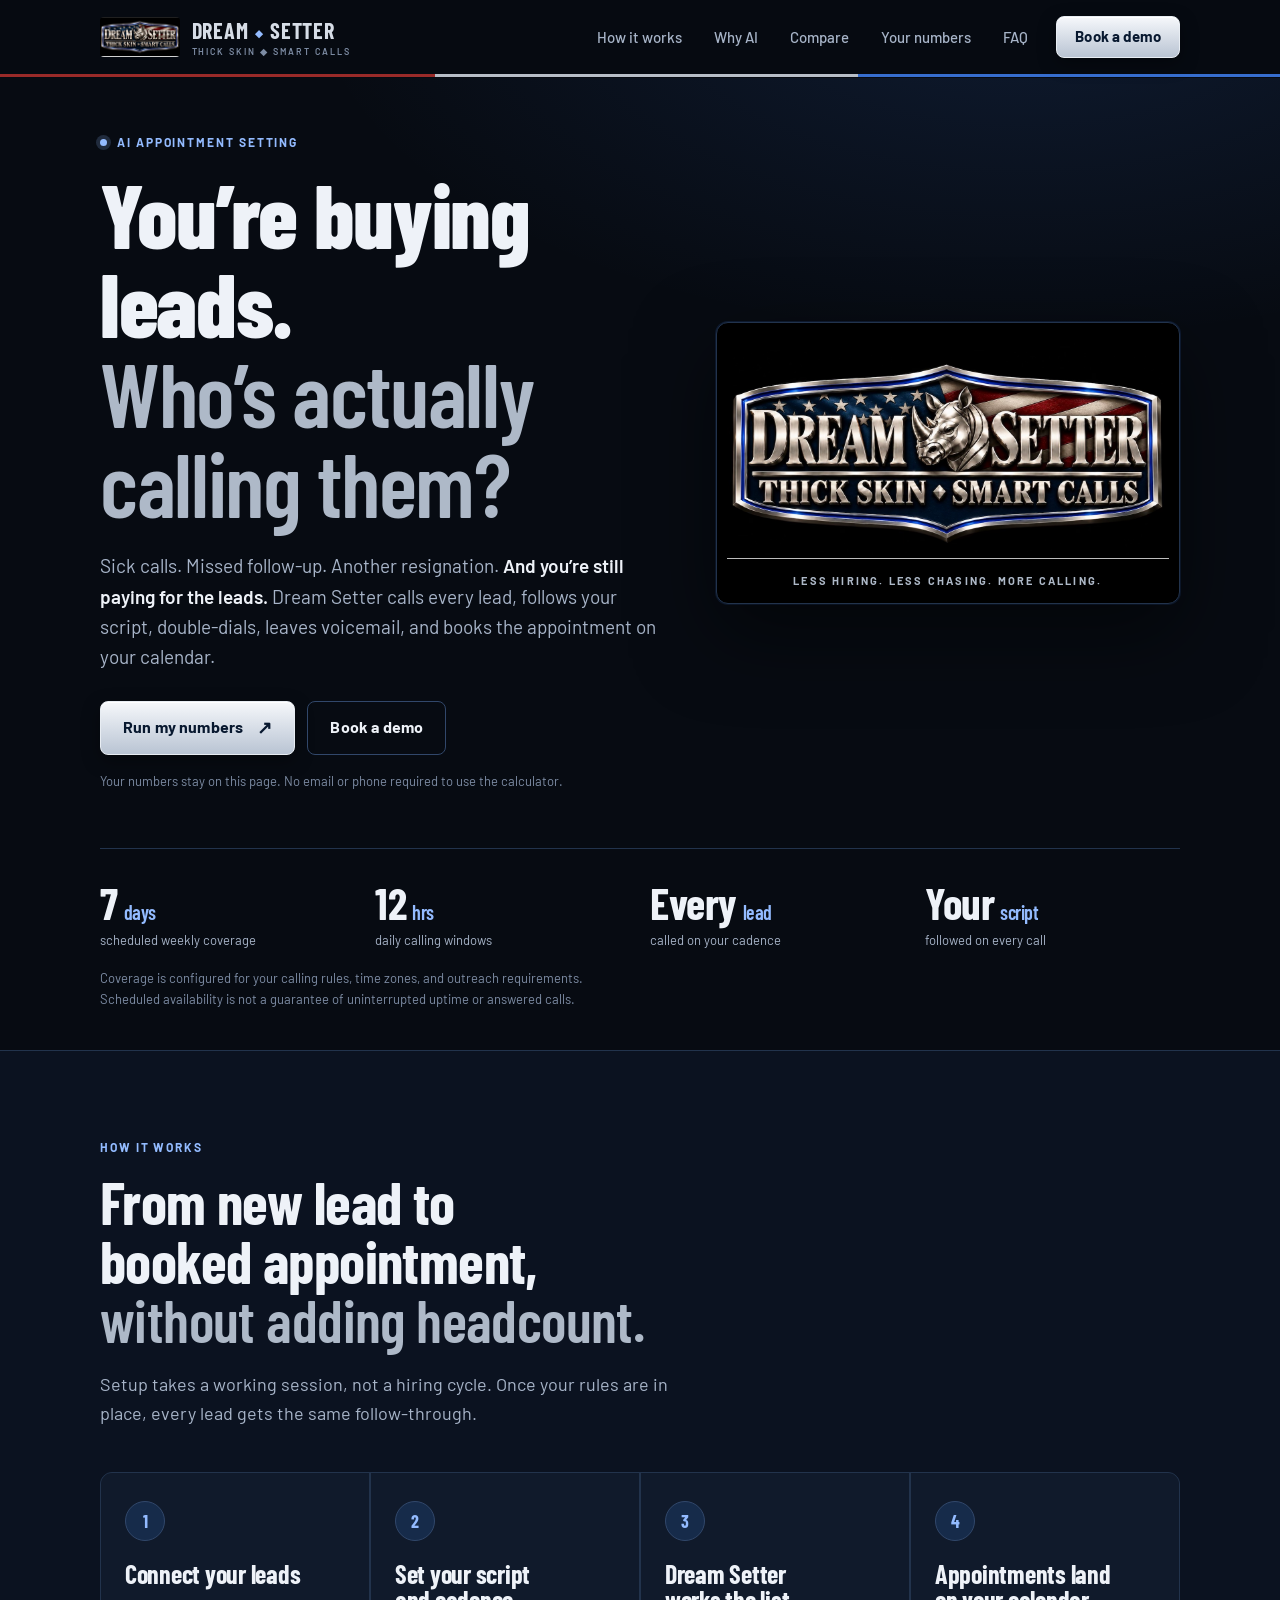
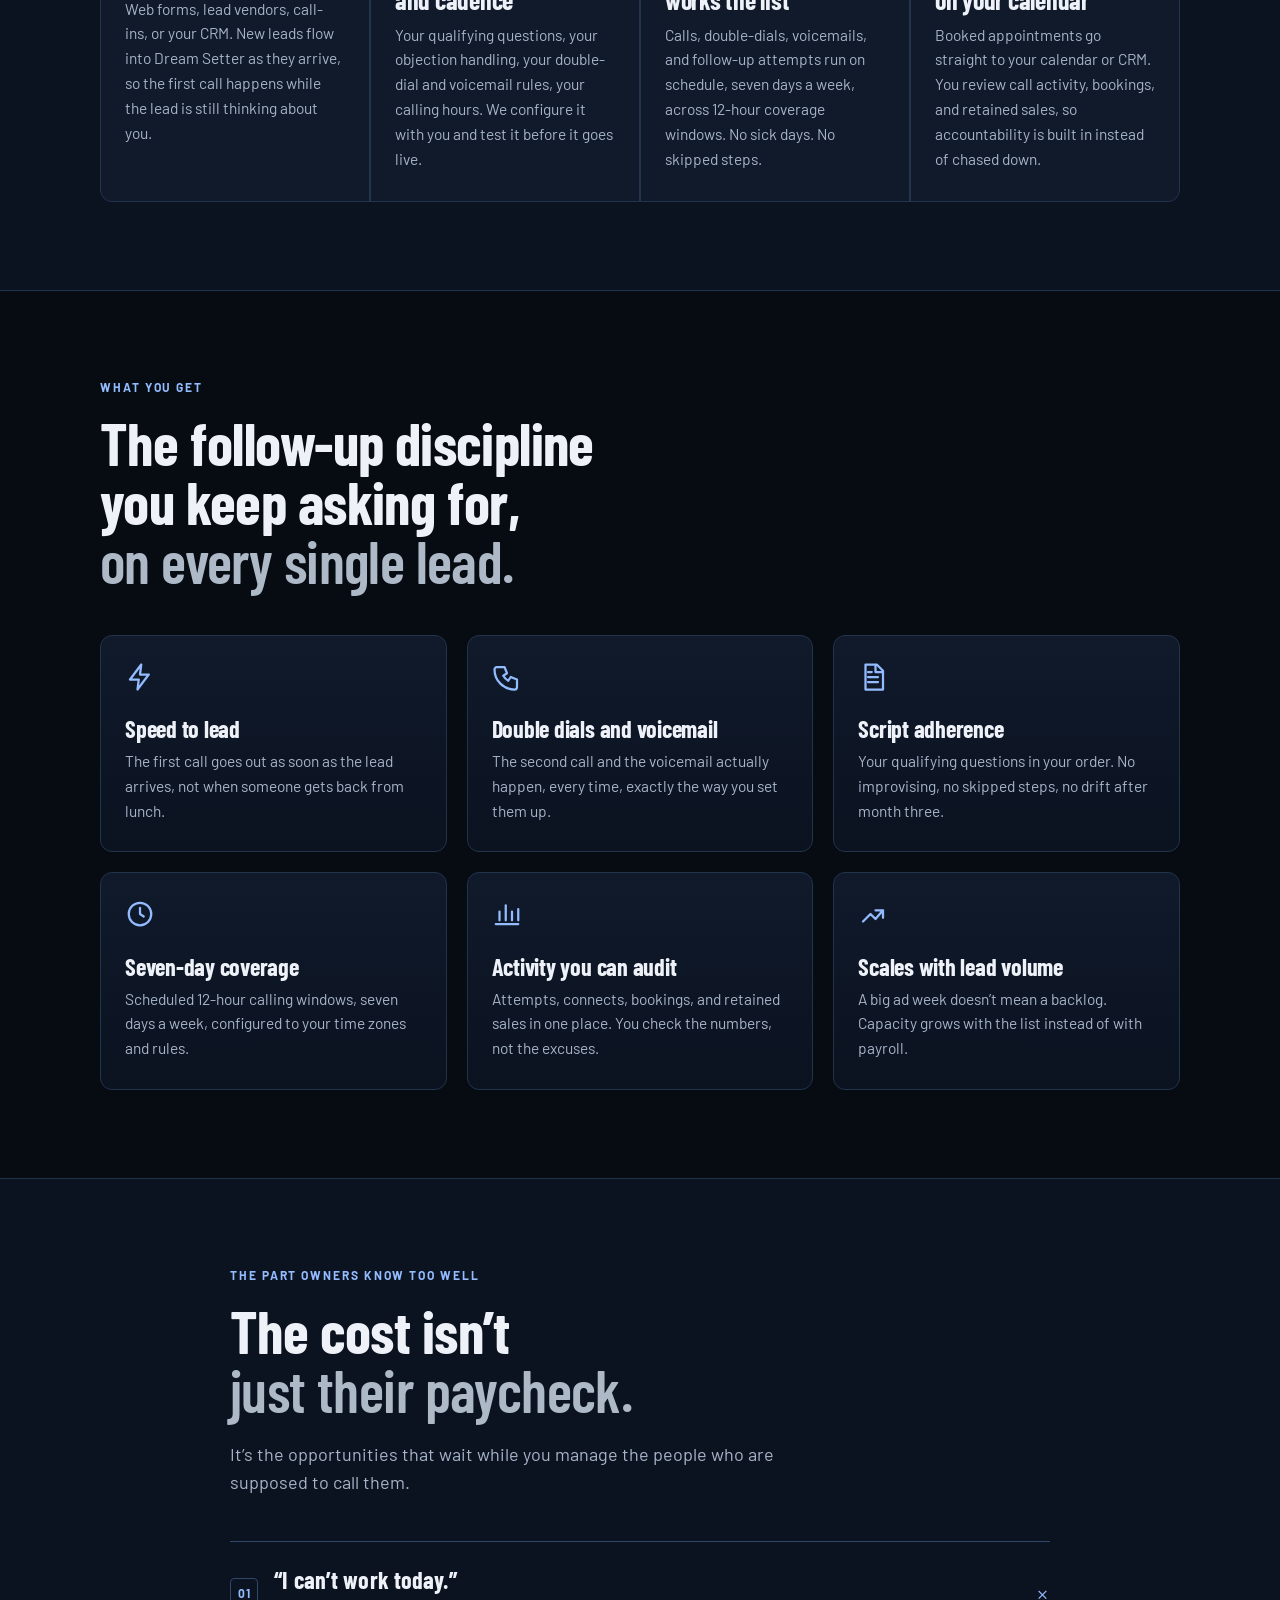
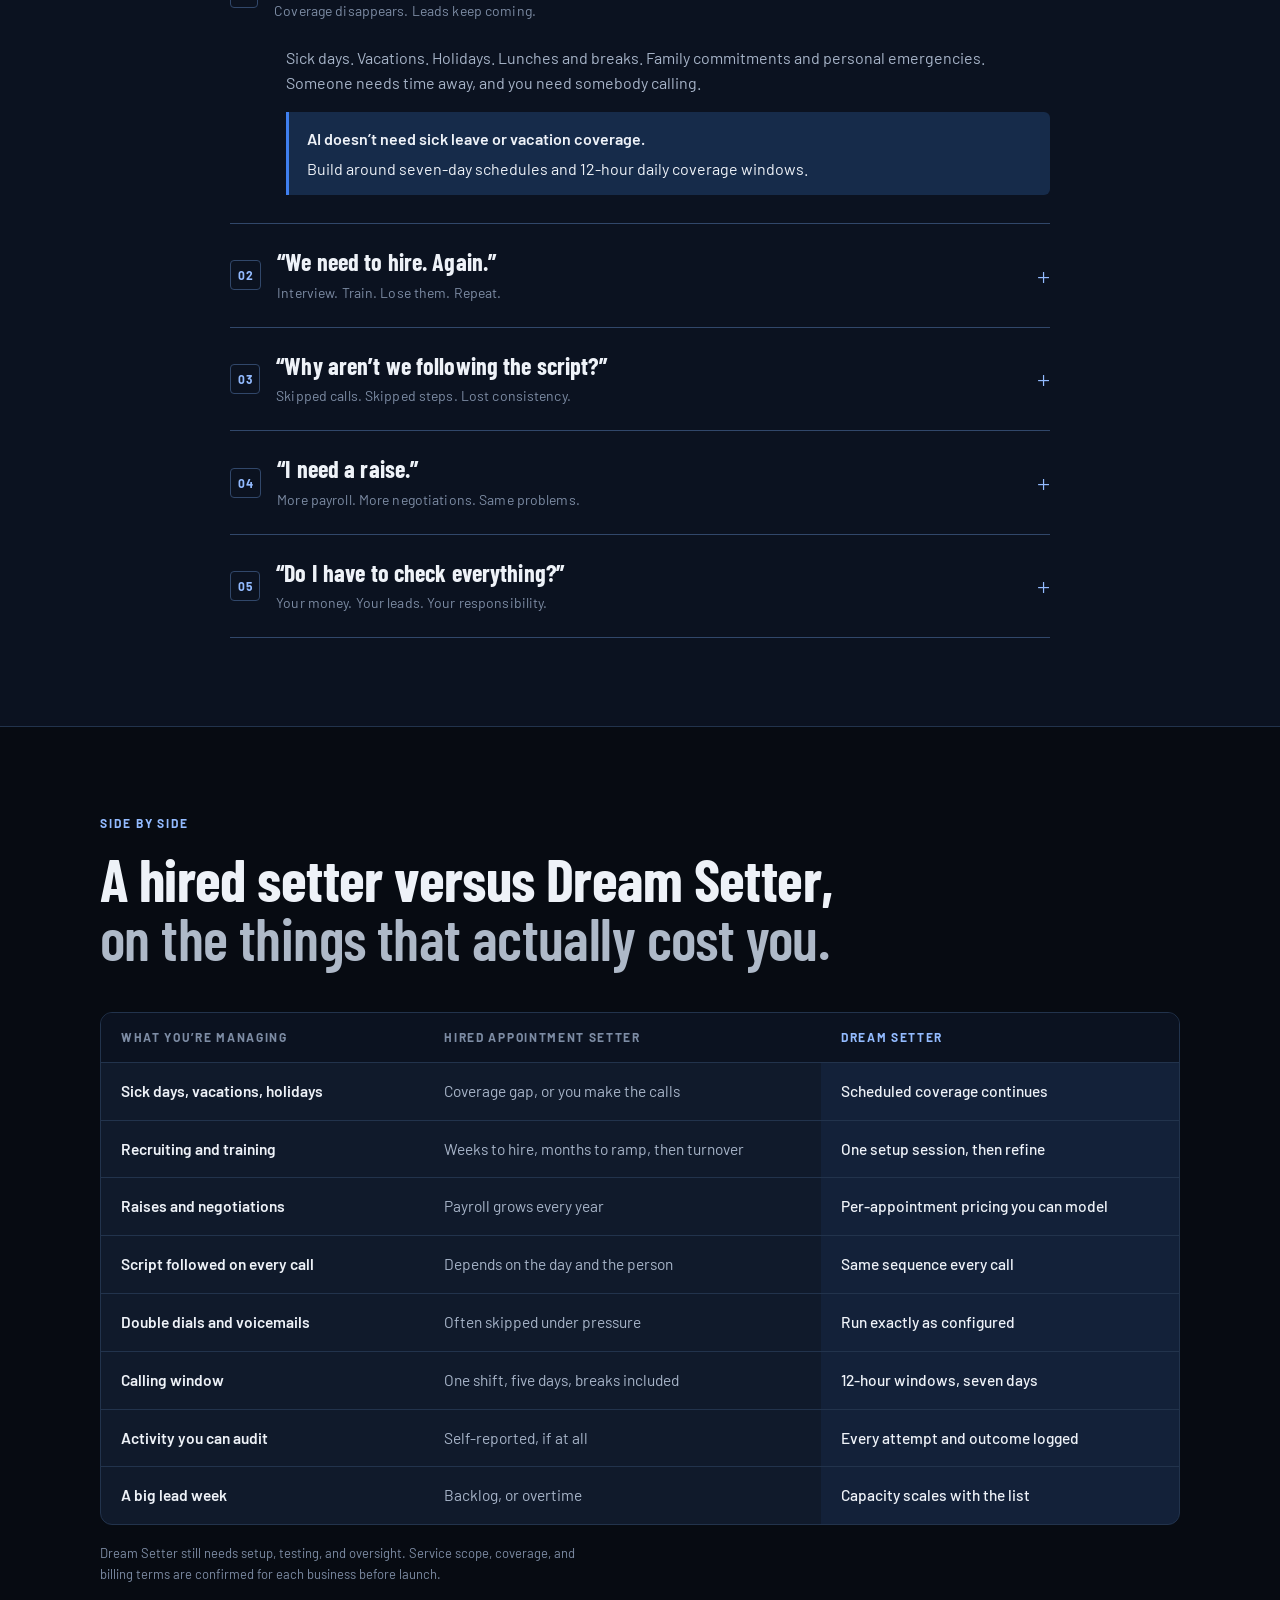
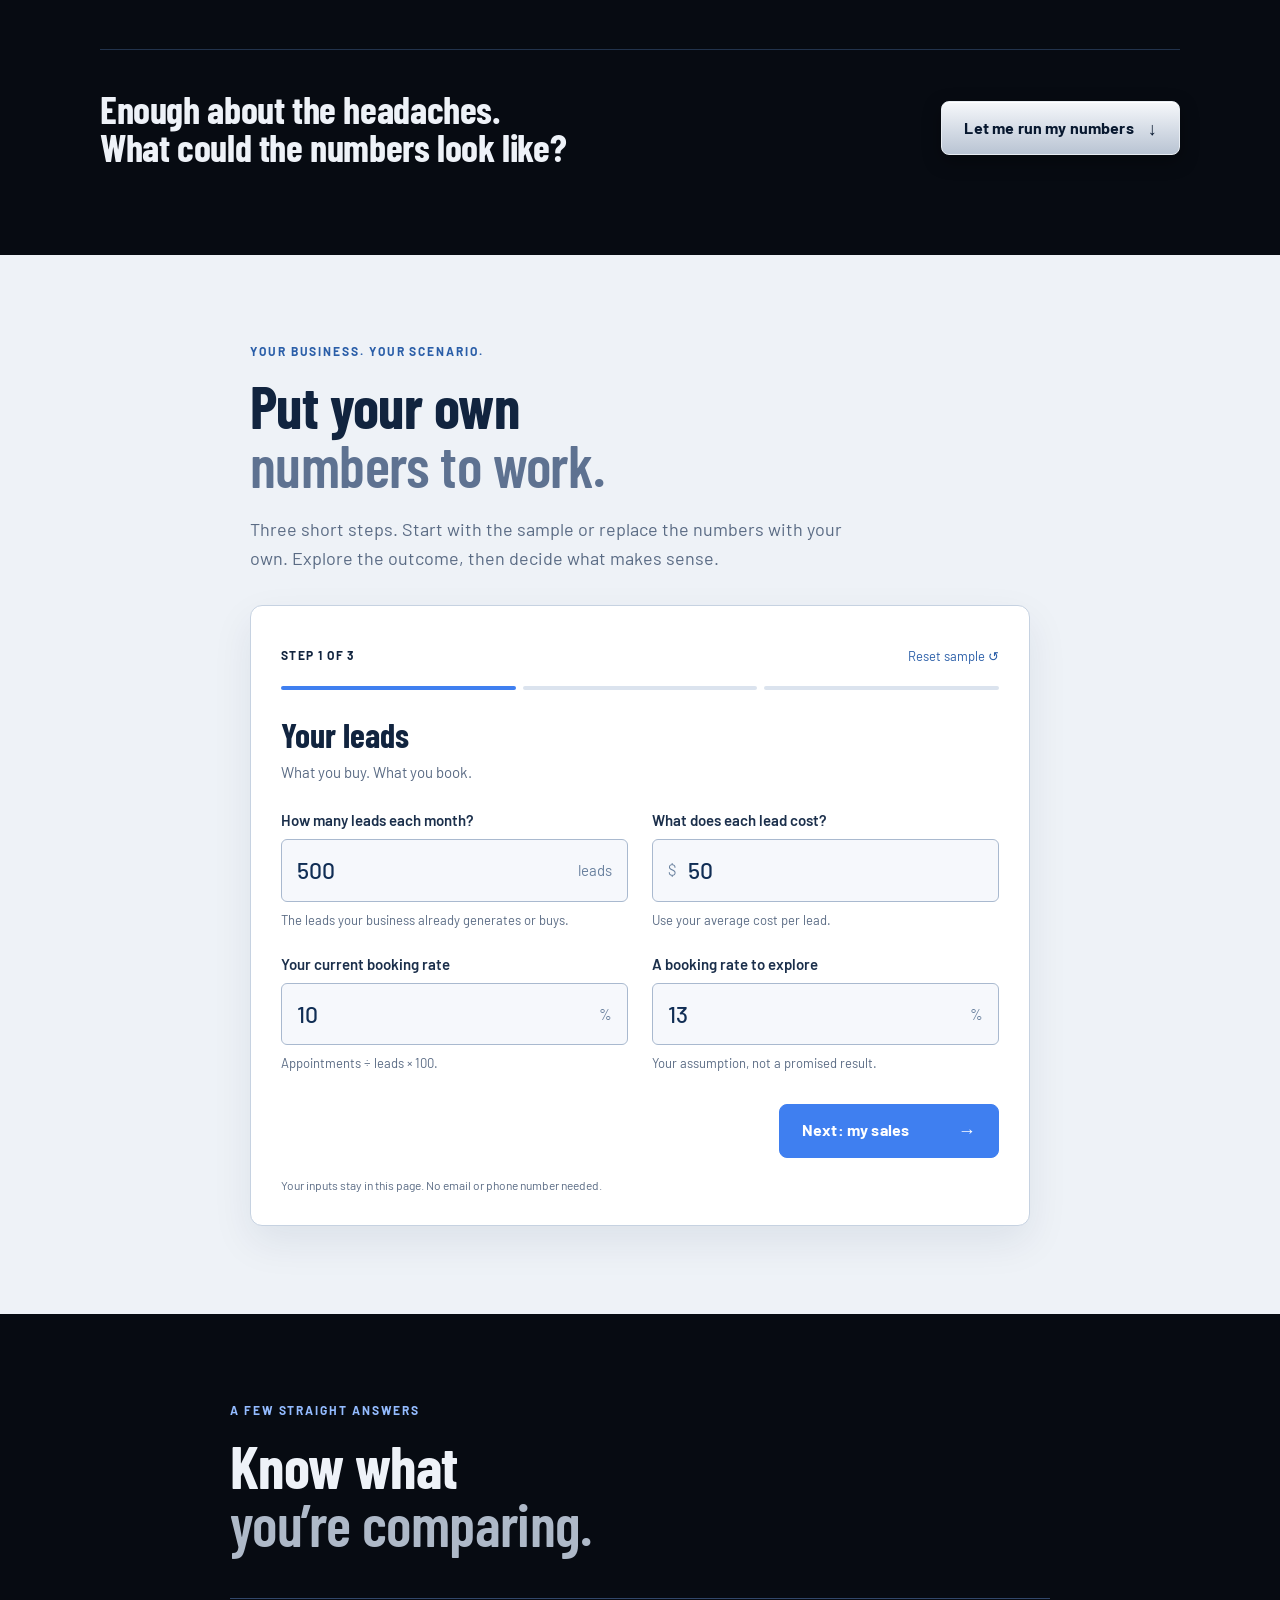
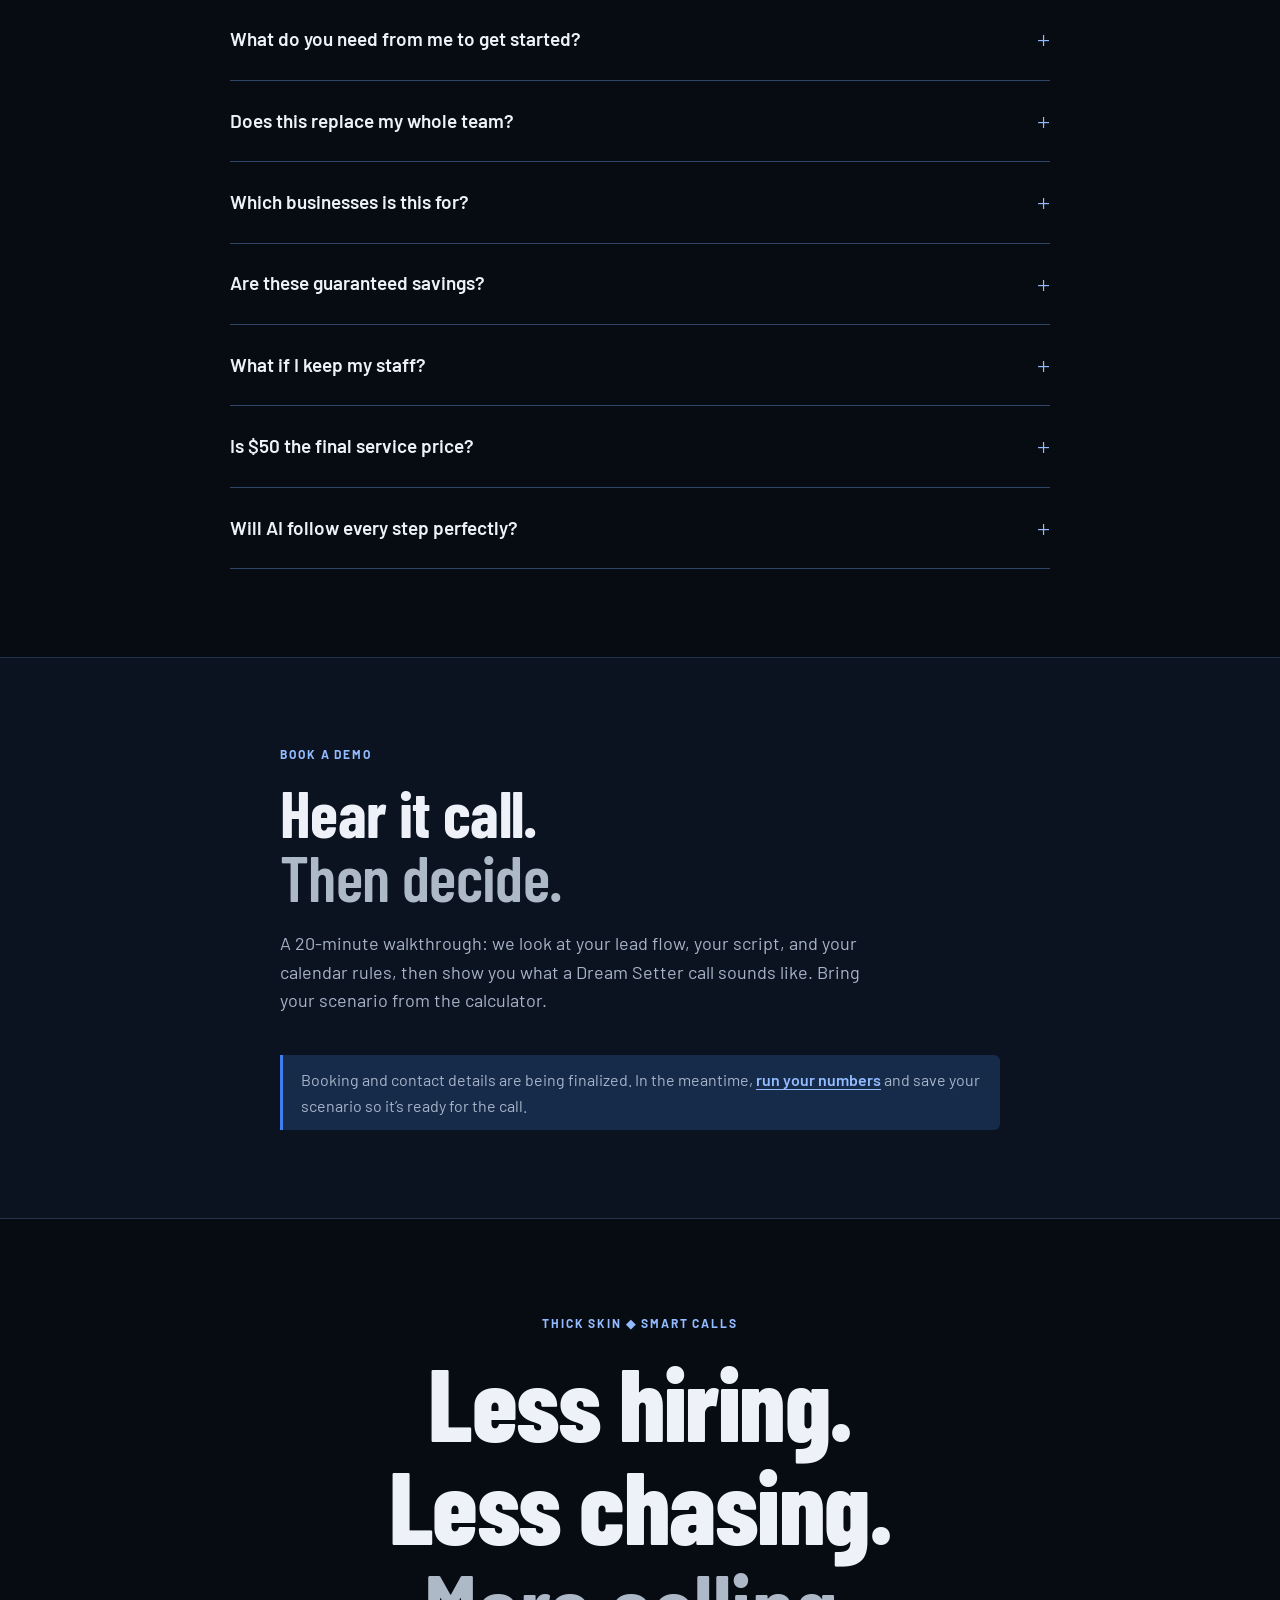
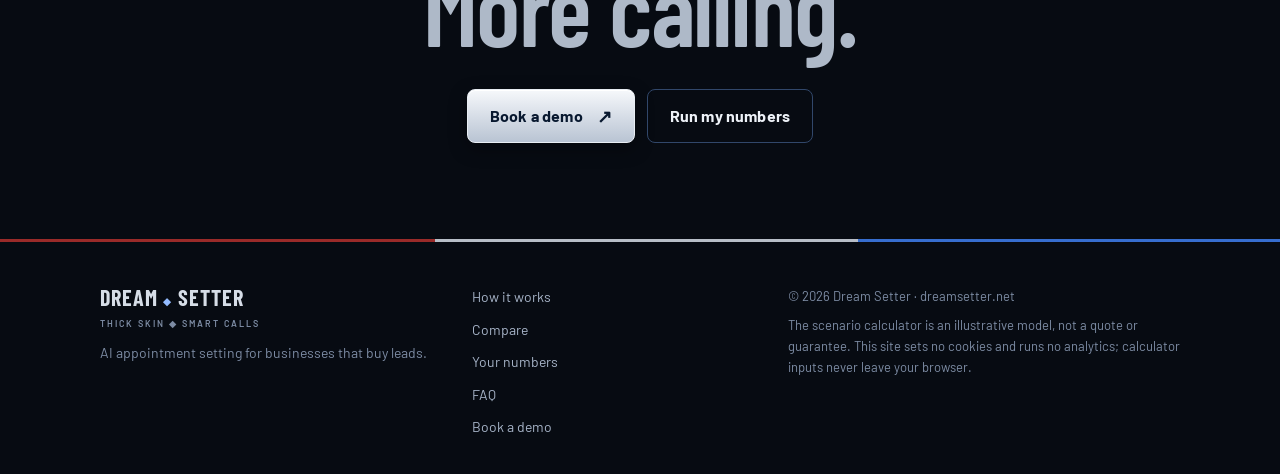
==== index.html @ 6a68cad9 "Add Dream Setter AI appointment setter website Professional marketing site for dreamsetter.net: hero" ====
<!doctype html>
<html lang="en">
<head>
<meta charset="utf-8">
<meta name="viewport" content="width=device-width,initial-scale=1,viewport-fit=cover">
<meta name="theme-color" content="#070b12">
<title>Dream Setter — AI Appointment Setting</title>
<meta name="description" content="Dream Setter is an AI appointment setter that calls your leads, follows your script, double-dials, leaves voicemail, and books appointments on a seven-day, 12-hour coverage schedule. Run your own numbers.">
<link rel="canonical" href="https://dreamsetter.net/">
<meta property="og:type" content="website">
<meta property="og:url" content="https://dreamsetter.net/">
<meta property="og:site_name" content="Dream Setter">
<meta property="og:title" content="You’re buying leads. Who’s actually calling them? | Dream Setter">
<meta property="og:description" content="AI appointment setting that works your leads seven days a week. Less hiring. Less chasing. More calling.">
<meta property="og:image" content="https://dreamsetter.net/assets/og-image.jpg">
<meta property="og:image:width" content="1200">
<meta property="og:image:height" content="630">
<meta name="twitter:card" content="summary_large_image">
<link rel="icon" href="assets/favicon.png" type="image/png">
<link rel="apple-touch-icon" href="assets/apple-touch-icon.png">
<link rel="preconnect" href="https://fonts.googleapis.com">
<link rel="preconnect" href="https://fonts.gstatic.com" crossorigin>
<link rel="stylesheet" href="https://fonts.googleapis.com/css2?family=Barlow+Condensed:wght@600;700;800&family=Barlow:ital,wght@0,400;0,500;0,600;1,400&display=swap">
<link rel="stylesheet" href="styles.css">
<script src="site-config.js" defer></script>
<script src="model.js" defer></script>
<script src="app.js" defer></script>
<script src="site.js" defer></script>
<script type="application/ld+json">
{"@context":"https://schema.org","@type":"Organization","name":"Dream Setter","url":"https://dreamsetter.net/","logo":"https://dreamsetter.net/assets/dreamsetter-logo.jpg","slogan":"Thick Skin. Smart Calls.","description":"AI appointment setting for businesses that buy leads."}
</script>
</head>
<body>
<a class="skip-link" href="#main">Skip to content</a>

<header class="site-header" id="top">
  <div class="wrap header-inner">
    <a href="#top" class="brand" aria-label="Dream Setter home">
      <img src="assets/dreamsetter-logo.jpg" width="1320" height="664" alt="" class="brand-badge" aria-hidden="true">
      <span class="brand-text">Dream<i aria-hidden="true">◆</i>Setter<small>Thick Skin ◆ Smart Calls</small></span>
    </a>
    <button class="nav-toggle" id="nav-toggle" aria-expanded="false" aria-controls="site-nav" aria-label="Open menu"><span></span><span></span><span></span></button>
    <nav class="site-nav" id="site-nav" aria-label="Main">
      <a href="#how-it-works">How it works</a>
      <a href="#frustrations">Why AI</a>
      <a href="#compare">Compare</a>
      <a href="#calculator">Your numbers</a>
      <a href="#questions">FAQ</a>
      <a href="#contact" class="button primary nav-cta">Book a demo</a>
    </nav>
  </div>
  <div class="stripe" aria-hidden="true"></div>
</header>

<main id="main">

<!-- HERO -->
<section class="hero" id="home">
  <div class="wrap hero-grid">
    <div class="hero-copy">
      <p class="eyebrow"><span class="dot"></span>AI appointment setting</p>
      <h1>You’re buying leads.<br><span>Who’s actually calling them?</span></h1>
      <p class="hero-intro">Sick calls. Missed follow-up. Another resignation. <strong>And you’re still paying for the leads.</strong> Dream Setter calls every lead, follows your script, double-dials, leaves voicemail, and books the appointment on your calendar.</p>
      <div class="hero-actions">
        <a class="button primary" href="#calculator">Run my numbers <span aria-hidden="true">↗</span></a>
        <a class="button secondary" href="#contact">Book a demo</a>
      </div>
      <p class="micro">Your numbers stay on this page. No email or phone required to use the calculator.</p>
    </div>
    <div class="hero-brand">
      <img src="assets/dreamsetter-logo.jpg" width="1320" height="664" alt="Dream Setter badge: a chrome rhinoceros on a stars-and-stripes shield. Thick Skin, Smart Calls." fetchpriority="high">
      <p>Less hiring. Less chasing. More calling.</p>
    </div>
  </div>
  <div class="wrap">
    <ul class="proof-strip" aria-label="Coverage at a glance">
      <li><strong>7<span>days</span></strong><small>scheduled weekly coverage</small></li>
      <li><strong>12<span>hrs</span></strong><small>daily calling windows</small></li>
      <li><strong>Every<span>lead</span></strong><small>called on your cadence</small></li>
      <li><strong>Your<span>script</span></strong><small>followed on every call</small></li>
    </ul>
    <p class="fine-print">Coverage is configured for your calling rules, time zones, and outreach requirements. Scheduled availability is not a guarantee of uninterrupted uptime or answered calls.</p>
  </div>
</section>

<!-- HOW IT WORKS -->
<section class="section how" id="how-it-works">
  <div class="wrap">
    <div class="section-head">
      <p class="eyebrow">How it works</p>
      <h2>From new lead to booked appointment,<br><span>without adding headcount.</span></h2>
      <p class="section-copy">Setup takes a working session, not a hiring cycle. Once your rules are in place, every lead gets the same follow-through.</p>
    </div>
    <ol class="steps">
      <li>
        <span class="step-num">1</span>
        <h3>Connect your leads</h3>
        <p>Web forms, lead vendors, call-ins, or your CRM. New leads flow into Dream Setter as they arrive, so the first call happens while the lead is still thinking about you.</p>
      </li>
      <li>
        <span class="step-num">2</span>
        <h3>Set your script and cadence</h3>
        <p>Your qualifying questions, your objection handling, your double-dial and voicemail rules, your calling hours. We configure it with you and test it before it goes live.</p>
      </li>
      <li>
        <span class="step-num">3</span>
        <h3>Dream Setter works the list</h3>
        <p>Calls, double-dials, voicemails, and follow-up attempts run on schedule, seven days a week, across 12-hour coverage windows. No sick days. No skipped steps.</p>
      </li>
      <li>
        <span class="step-num">4</span>
        <h3>Appointments land on your calendar</h3>
        <p>Booked appointments go straight to your calendar or CRM. You review call activity, bookings, and retained sales, so accountability is built in instead of chased down.</p>
      </li>
    </ol>
  </div>
</section>

<!-- FEATURES -->
<section class="section features" id="features">
  <div class="wrap">
    <div class="section-head">
      <p class="eyebrow">What you get</p>
      <h2>The follow-up discipline you keep asking for,<br><span>on every single lead.</span></h2>
    </div>
    <div class="feature-grid">
      <article class="feature">
        <svg class="feature-icon" viewBox="0 0 24 24" aria-hidden="true"><path d="M13 2 4 14h7l-1 8 9-12h-7l1-8Z"/></svg>
        <h3>Speed to lead</h3>
        <p>The first call goes out as soon as the lead arrives, not when someone gets back from lunch.</p>
      </article>
      <article class="feature">
        <svg class="feature-icon" viewBox="0 0 24 24" aria-hidden="true"><path d="M4 4h6l2 5-3 2a11 11 0 0 0 4 4l2-3 5 2v6a2 2 0 0 1-2 2A16 16 0 0 1 2 6a2 2 0 0 1 2-2Z"/></svg>
        <h3>Double dials and voicemail</h3>
        <p>The second call and the voicemail actually happen, every time, exactly the way you set them up.</p>
      </article>
      <article class="feature">
        <svg class="feature-icon" viewBox="0 0 24 24" aria-hidden="true"><path d="M6 2h9l5 5v15H6Zm8 1v5h5M8 12h8M8 16h8M8 8h3"/></svg>
        <h3>Script adherence</h3>
        <p>Your qualifying questions in your order. No improvising, no skipped steps, no drift after month three.</p>
      </article>
      <article class="feature">
        <svg class="feature-icon" viewBox="0 0 24 24" aria-hidden="true"><circle cx="12" cy="12" r="9"/><path d="M12 7v5l3 2"/></svg>
        <h3>Seven-day coverage</h3>
        <p>Scheduled 12-hour calling windows, seven days a week, configured to your time zones and rules.</p>
      </article>
      <article class="feature">
        <svg class="feature-icon" viewBox="0 0 24 24" aria-hidden="true"><path d="M3 20h18M6 17V10M11 17V5M16 17v-7M21 17V8"/></svg>
        <h3>Activity you can audit</h3>
        <p>Attempts, connects, bookings, and retained sales in one place. You check the numbers, not the excuses.</p>
      </article>
      <article class="feature">
        <svg class="feature-icon" viewBox="0 0 24 24" aria-hidden="true"><path d="M4 18 10 12l4 4 6-7M14 9h6v6"/></svg>
        <h3>Scales with lead volume</h3>
        <p>A big ad week doesn’t mean a backlog. Capacity grows with the list instead of with payroll.</p>
      </article>
    </div>
  </div>
</section>

<!-- PAIN POINTS -->
<section class="section pain-section" id="frustrations">
  <div class="wrap pain-wrap">
    <div class="section-head">
      <p class="eyebrow">The part owners know too well</p>
      <h2>The cost isn’t<br><span>just their paycheck.</span></h2>
      <p class="section-copy">It’s the opportunities that wait while you manage the people who are supposed to call them.</p>
    </div>
    <div class="pain-list">
      <details open><summary><span class="pain-icon" aria-hidden="true">01</span><span>“I can’t work today.”<small>Coverage disappears. Leads keep coming.</small></span><b aria-hidden="true">+</b></summary><div class="pain-body"><p>Sick days. Vacations. Holidays. Lunches and breaks. Family commitments and personal emergencies. Someone needs time away, and you need somebody calling.</p><p class="answer"><strong>AI doesn’t need sick leave or vacation coverage.</strong> Build around seven-day schedules and 12-hour daily coverage windows.</p></div></details>
      <details><summary><span class="pain-icon" aria-hidden="true">02</span><span>“We need to hire. Again.”<small>Interview. Train. Lose them. Repeat.</small></span><b aria-hidden="true">+</b></summary><div class="pain-body"><p>Sorting applicants. Interviews that eat your day. Months of training. Then they quit, and you are back at the beginning. Your time has a cost, too.</p><p class="answer"><strong>Build a process you can keep improving.</strong> Reduce the recruiting and retraining cycle around appointment setting.</p></div></details>
      <details><summary><span class="pain-icon" aria-hidden="true">03</span><span>“Why aren’t we following the script?”<small>Skipped calls. Skipped steps. Lost consistency.</small></span><b aria-hidden="true">+</b></summary><div class="pain-body"><p>The script gets ignored. Double dials don’t happen. Voicemails get skipped. Follow-up is inconsistent, and angry customers become another reason not to pick up the phone.</p><p class="answer"><strong>Your script. Your cadence. Your standards.</strong> Configure the sequence, then review call activity to check the work is actually happening.</p></div></details>
      <details><summary><span class="pain-icon" aria-hidden="true">04</span><span>“I need a raise.”<small>More payroll. More negotiations. Same problems.</small></span><b aria-hidden="true">+</b></summary><div class="pain-body"><p>Raises, bonuses, scheduling negotiations, and the cost of filling coverage gaps. It gets expensive before the next appointment is even booked.</p><p class="answer"><strong>AI doesn’t negotiate a salary.</strong> Compare the service fees with the staffing costs your business could actually remove.</p></div></details>
      <details><summary><span class="pain-icon" aria-hidden="true">05</span><span>“Do I have to check everything?”<small>Your money. Your leads. Your responsibility.</small></span><b aria-hidden="true">+</b></summary><div class="pain-body"><p>Complacency sets in. Urgency fades. You care because it is your money on the line. You shouldn’t have to keep reminding someone why follow-up matters.</p><p class="answer"><strong>Make accountability part of the workflow.</strong> Review activity, bookings, and retained sales. AI still needs setup and oversight; consistency should be measurable.</p></div></details>
    </div>
  </div>
</section>

<!-- COMPARE -->
<section class="section compare" id="compare">
  <div class="wrap">
    <div class="section-head">
      <p class="eyebrow">Side by side</p>
      <h2>A hired setter versus Dream Setter,<br><span>on the things that actually cost you.</span></h2>
    </div>
    <div class="table-scroll">
      <table class="compare-table">
        <thead><tr><th scope="col">What you’re managing</th><th scope="col">Hired appointment setter</th><th scope="col" class="is-ds">Dream Setter</th></tr></thead>
        <tbody>
          <tr><th scope="row">Sick days, vacations, holidays</th><td>Coverage gap, or you make the calls</td><td class="is-ds">Scheduled coverage continues</td></tr>
          <tr><th scope="row">Recruiting and training</th><td>Weeks to hire, months to ramp, then turnover</td><td class="is-ds">One setup session, then refine</td></tr>
          <tr><th scope="row">Raises and negotiations</th><td>Payroll grows every year</td><td class="is-ds">Per-appointment pricing you can model</td></tr>
          <tr><th scope="row">Script followed on every call</th><td>Depends on the day and the person</td><td class="is-ds">Same sequence every call</td></tr>
          <tr><th scope="row">Double dials and voicemails</th><td>Often skipped under pressure</td><td class="is-ds">Run exactly as configured</td></tr>
          <tr><th scope="row">Calling window</th><td>One shift, five days, breaks included</td><td class="is-ds">12-hour windows, seven days</td></tr>
          <tr><th scope="row">Activity you can audit</th><td>Self-reported, if at all</td><td class="is-ds">Every attempt and outcome logged</td></tr>
          <tr><th scope="row">A big lead week</th><td>Backlog, or overtime</td><td class="is-ds">Capacity scales with the list</td></tr>
        </tbody>
      </table>
    </div>
    <p class="fine-print">Dream Setter still needs setup, testing, and oversight. Service scope, coverage, and billing terms are confirmed for each business before launch.</p>
    <div class="bridge">
      <h3>Enough about the headaches.<br>What could the numbers look like?</h3>
      <a href="#calculator" class="button primary">Let me run my numbers <span aria-hidden="true">↓</span></a>
    </div>
  </div>
</section>

<!-- CALCULATOR (markup and IDs are relied on by app.js; keep structure) -->
<section class="calculator-section" id="calculator"><div class="wrap calculator-wrap"><p class="eyebrow">Your business. Your scenario.</p><h2>Put your own<br><span>numbers to work.</span></h2><p class="section-copy">Three short steps. Start with the sample or replace the numbers with your own. Explore the outcome, then decide what makes sense.</p>
<div class="wizard-shell"><form id="scenario-form" novalidate><div class="wizard-heading"><span id="step-counter">STEP 1 OF 3</span><button type="reset" class="reset-button">Reset sample ↺</button></div><div class="step-progress" aria-hidden="true"><i class="active"></i><i></i><i></i></div><div id="step-announcement" class="sr-only" aria-live="polite"></div>
<fieldset class="step-panel" data-step="0"><legend>Your leads</legend><p class="step-description">What you buy. What you book.</p><div class="field-grid"><div class="field"><label for="leads">How many leads each month?</label><div class="input-shell"><input type="number" id="leads" name="leads" value="500" min="1" max="1000000" step="1" inputmode="decimal" required aria-describedby="leads-help"><span aria-hidden="true">leads</span></div><small id="leads-help">The leads your business already generates or buys.</small></div><div class="field"><label for="cpl">What does each lead cost?</label><div class="input-shell"><span aria-hidden="true">$</span><input type="number" id="cpl" name="cpl" value="50" min="0" max="100000" step="0.01" inputmode="decimal" required aria-describedby="cpl-help"></div><small id="cpl-help">Use your average cost per lead.</small></div><div class="field"><label for="currentRate">Your current booking rate</label><div class="input-shell"><input type="number" id="currentRate" name="currentRate" value="10" min="0.1" max="100" step="0.1" inputmode="decimal" required aria-describedby="currentRate-help"><span aria-hidden="true">%</span></div><small id="currentRate-help">Appointments ÷ leads × 100.</small></div><div class="field"><label for="targetRate">A booking rate to explore</label><div class="input-shell"><input type="number" id="targetRate" name="targetRate" value="13" min="0" max="100" step="0.1" inputmode="decimal" required aria-describedby="targetRate-help"><span aria-hidden="true">%</span></div><small id="targetRate-help">Your assumption, not a promised result.</small></div></div></fieldset><fieldset class="step-panel" data-step="1" hidden><legend>Your sales</legend><p class="step-description">What a booked appointment is worth.</p><div class="field-grid"><div class="field"><label for="netRate">What % of bookings become net sales?</label><div class="input-shell"><input type="number" id="netRate" name="netRate" value="25" min="0.1" max="100" step="0.1" inputmode="decimal" required aria-describedby="netRate-help"><span aria-hidden="true">%</span></div><small id="netRate-help">Retained sales after cancellations and financing fallout.</small></div><div class="field"><label for="saleValue">What is your average sale?</label><div class="input-shell"><span aria-hidden="true">$</span><input type="number" id="saleValue" name="saleValue" value="10000" min="1" max="10000000" step="1" inputmode="decimal" required aria-describedby="saleValue-help"></div><small id="saleValue-help">Average revenue from one retained sale.</small></div><div class="field"><label for="profitRate">Baseline profit allowance</label><div class="input-shell"><input type="number" id="profitRate" name="profitRate" value="10" min="0" max="100" step="0.1" inputmode="decimal" required aria-describedby="profitRate-help"><span aria-hidden="true">%</span></div><small id="profitRate-help">After your original marketing cost per sale. Staffing changes are counted separately.</small></div></div></fieldset><fieldset class="step-panel" data-step="2" hidden><legend>Your costs</legend><p class="step-description">Only count savings you can actually keep.</p><div class="field-grid"><div class="field"><label for="staffRemoved">Monthly staffing cost you could remove</label><div class="input-shell"><span aria-hidden="true">$</span><input type="number" id="staffRemoved" name="staffRemoved" value="6450" min="0" max="10000000" step="1" inputmode="decimal" required aria-describedby="staffRemoved-help"></div><small id="staffRemoved-help">Only include costs that would actually go away.</small><button type="button" class="inline-button" id="keep-staff">Keeping your team? Use $0</button></div><div class="field"><label for="aiFee">Example AI fee per appointment</label><div class="input-shell"><span aria-hidden="true">$</span><input type="number" id="aiFee" name="aiFee" value="50" min="0" max="100000" step="0.01" inputmode="decimal" required aria-describedby="aiFee-help"></div><small id="aiFee-help">Charged on ALL modeled appointments. Illustrative pricing; final terms need confirmation.</small></div><div class="field"><label for="extraCosts">Other added monthly costs</label><div class="input-shell"><span aria-hidden="true">$</span><input type="number" id="extraCosts" name="extraCosts" value="0" min="0" max="10000000" step="1" inputmode="decimal" required aria-describedby="extraCosts-help"></div><small id="extraCosts-help">Include oversight, usage, integrations, and other new costs.</small></div></div></fieldset><p id="input-error" role="alert" hidden></p><div class="wizard-actions"><button type="button" id="previous-step" class="button secondary" hidden>← Back</button><button type="button" id="next-step" class="button primary">Next: my sales <span aria-hidden="true">→</span></button><button type="submit" id="calculate-button" class="button primary" hidden>Show my scenario <span aria-hidden="true">↗</span></button></div><p class="privacy-note">Your inputs stay in this page. No email or phone number needed.</p></form></div>
<section class="result-section" id="result-section" hidden aria-label="Your scenario results"><div class="result-heading"><div><p class="eyebrow">Here’s your scenario</p><h3>The numbers.<br>With the assumptions visible.</h3></div><button type="button" class="edit-button" data-edit="0">Edit my numbers ↗</button></div>
<div class="calculator-results" id="results" aria-live="polite" aria-atomic="true" tabindex="-1">
  <span class="small-label">Your scenario • estimated monthly change</span>
  <div class="result-total" id="monthly-result">$14,450</div>
  <p class="result-caption" id="result-caption">potential monthly improvement</p>
  <p class="annual-result"><strong id="annual-result">$173,400</strong> annualized, if sustained</p>
  <div class="result-divider"></div>
  <div class="result-line"><span>Marketing cost improvement <button class="info-button" type="button" aria-label="Explain marketing cost improvement" data-explain>i</button></span><strong id="marketing-gain">$7,500</strong></div>
  <div class="result-line"><span>Added profit allowance</span><strong id="profit-gain">$3,750</strong></div>
  <div class="result-line"><span>Staffing removed, less AI fee</span><strong id="staff-gain">$3,200</strong></div>
  <div class="result-line"><span>Other added costs</span><strong id="extra-cost-result">$0</strong></div>
  <div class="mini-metrics"><div><span>Extra appointments</span><strong id="extra-bookings">+15</strong></div><div><span>Extra net sales</span><strong id="extra-sales">+3.75</strong></div></div>
  <div class="cps-note"><span>Marketing cost per net sale</span><div><s id="old-cps">$2,000</s><span aria-hidden="true"> → </span><strong id="new-cps">$1,538.46</strong></div></div>
  <p class="fine-print">Scenario only. Not a quote, forecast, or guaranteed result. Before taxes. Displayed amounts are rounded. Staffing savings include only the amount entered as removable. No reduction in marketing spend is assumed.</p>
</div>
<div class="comparison-box"><h4>Your monthly before &amp; after</h4><div class="comparison-row comparison-labels"><span></span><span>Current</span><span>Scenario</span></div><div class="comparison-row"><span>Appointments</span><strong id="before-bookings">50</strong><strong id="after-bookings">65</strong></div><div class="comparison-row"><span>Retained sales</span><strong id="before-sales">12.5</strong><strong id="after-sales">16.25</strong></div><p id="monthly-spend-note">Marketing spend stays at $25,000 per month.</p><p id="scenario-assumptions"></p></div><div class="result-actions"><button class="button primary" type="button" id="copy-scenario">Copy my numbers <span aria-hidden="true">↗</span></button><button class="button secondary" type="button" id="download-scenario">Download my scenario <span aria-hidden="true">↓</span></button></div><p id="download-status" role="status"></p>
<details class="math-details" id="math-details"><summary>See the math behind the model <span aria-hidden="true">+</span></summary><div class="math-content"><p><strong>Appointments</strong> = leads × booking rate. <strong>Net sales</strong> = appointments × booked-to-net-sale rate. <strong>Marketing cost per sale</strong> = monthly marketing spend ÷ net sales.</p><p>The profit allowance assumes your baseline margin already deducts your original marketing cost per sale. With marketing spend held fixed, the model adds the resulting marketing efficiency once, plus the baseline profit allowance on added revenue. It then adds only the staffing costs you remove and subtracts the AI fee on all modeled appointments and any extra costs.</p><p>At the default values: $7,500 marketing improvement + $3,750 additional profit allowance + $6,450 staffing removed − $3,250 AI fees = <strong>$14,450 per month</strong>. This is equivalent to $37,500 additional revenue × 30% before-marketing allowance + $3,200 net staffing savings. These are two ways to calculate the same benefit; do not add them together.</p><p>If you keep all current staff, the default example becomes <strong>$8,000 per month</strong>. Costs, conversion rates, service scope, and billing terms must be confirmed for your business.</p></div></details>
<p class="result-next">Like what you see? <a href="#contact">Book a demo</a> and bring these numbers with you.</p>
</section><noscript><p class="fine-print">Enable JavaScript to move through the calculator and create your own scenario.</p></noscript></div></section>

<!-- FAQ -->
<section class="section questions" id="questions">
  <div class="wrap questions-wrap">
    <div class="section-head">
      <p class="eyebrow">A few straight answers</p>
      <h2>Know what<br><span>you’re comparing.</span></h2>
    </div>
    <details><summary>What do you need from me to get started? <span>+</span></summary><p>Your lead source, your qualifying questions and script, the calendar or CRM where appointments should land, and the hours and days you want calls made. Setup is a working session with your team, followed by test calls before anything goes live.</p></details>
    <details><summary>Does this replace my whole team? <span>+</span></summary><p>That is your call. Many businesses keep their closers and let Dream Setter handle first contact, double dials, voicemail, and follow-up. The calculator lets you model either choice: enter the staffing cost you would actually remove, or $0 to keep everyone.</p></details>
    <details><summary>Which businesses is this for? <span>+</span></summary><p>Any business that buys or generates leads and needs them called and booked consistently. The sample numbers model a high-ticket sale with a $10,000 average and a 25% booked-to-net-sale rate; replace them with your own.</p></details>
    <details><summary>Are these guaranteed savings? <span>+</span></summary><p>No. This is an editable model. The sample 13% booking rate is a hypothetical target, not a measured Dream Setter result. Your actual outcome depends on your inputs and execution.</p></details>
    <details><summary>What if I keep my staff? <span>+</span></summary><p>Put $0 in “Monthly staffing cost you could remove.” The model only counts costs that actually go away. Add any oversight or other new costs, too.</p></details>
    <details><summary>Is $50 the final service price? <span>+</span></summary><p>It is the illustrative per-booked-appointment fee used in the example. The model charges it on all scenario appointments. Final pricing, billable-appointment definitions, setup and usage charges are confirmed on your demo call.</p></details>
    <details><summary>Will AI follow every step perfectly? <span>+</span></summary><p>AI needs configuration, testing, and monitoring. Set your script, double-dial behavior, voicemail rules, and schedule, then check the call activity. A clear process and ongoing oversight matter.</p></details>
  </div>
</section>

<!-- CONTACT -->
<section class="section contact" id="contact">
  <div class="wrap contact-grid">
    <div class="contact-copy">
      <p class="eyebrow">Book a demo</p>
      <h2>Hear it call.<br><span>Then decide.</span></h2>
      <p class="section-copy">A 20-minute walkthrough: we look at your lead flow, your script, and your calendar rules, then show you what a Dream Setter call sounds like. Bring your scenario from the calculator.</p>
      <ul class="contact-points" id="contact-points">
        <li id="contact-booking" hidden><span class="contact-label">Book online</span><a id="booking-link" href="#" class="contact-value" target="_blank" rel="noopener">Choose a time</a></li>
        <li id="contact-phone" hidden><span class="contact-label">Call or text</span><a id="phone-link" href="#" class="contact-value"></a></li>
        <li id="contact-email" hidden><span class="contact-label">Email</span><a id="email-link" href="#" class="contact-value"></a></li>
      </ul>
      <p class="contact-pending" id="contact-pending">Booking and contact details are being finalized. In the meantime, <a href="#calculator">run your numbers</a> and save your scenario so it’s ready for the call.</p>
    </div>
    <form class="contact-form" id="contact-form" hidden novalidate>
      <div class="form-row">
        <label for="cf-name">Your name</label>
        <input id="cf-name" name="name" type="text" autocomplete="name" required>
      </div>
      <div class="form-row">
        <label for="cf-company">Company</label>
        <input id="cf-company" name="company" type="text" autocomplete="organization">
      </div>
      <div class="form-row two">
        <div><label for="cf-phone">Phone</label><input id="cf-phone" name="phone" type="tel" autocomplete="tel" inputmode="tel"></div>
        <div><label for="cf-email">Email</label><input id="cf-email" name="email" type="email" autocomplete="email" required></div>
      </div>
      <div class="form-row">
        <label for="cf-leads">Leads per month (roughly)</label>
        <input id="cf-leads" name="leads" type="number" min="0" step="1" inputmode="numeric" placeholder="500">
      </div>
      <div class="form-row">
        <label for="cf-notes">Anything we should know?</label>
        <textarea id="cf-notes" name="notes" rows="3" placeholder="Lead sources, current setup, what’s not working"></textarea>
      </div>
      <button type="submit" class="button primary" id="cf-submit">Request a demo <span aria-hidden="true">↗</span></button>
      <p class="form-status" id="cf-status" role="status"></p>
      <p class="privacy-note">We use this only to reply to you. No newsletters, no resale.</p>
    </form>
  </div>
</section>

<!-- CLOSING -->
<section class="closing">
  <div class="wrap">
    <p class="eyebrow">Thick Skin ◆ Smart Calls</p>
    <h2>Less hiring.<br>Less chasing.<br><span>More calling.</span></h2>
    <div class="hero-actions center">
      <a href="#contact" class="button primary">Book a demo <span aria-hidden="true">↗</span></a>
      <a href="#calculator" class="button secondary">Run my numbers</a>
    </div>
  </div>
</section>

</main>

<footer class="site-footer">
  <div class="stripe" aria-hidden="true"></div>
  <div class="wrap footer-inner">
    <div class="footer-brand">
      <span class="brand-text">Dream<i aria-hidden="true">◆</i>Setter<small>Thick Skin ◆ Smart Calls</small></span>
      <p>AI appointment setting for businesses that buy leads.</p>
    </div>
    <nav class="footer-nav" aria-label="Footer">
      <a href="#how-it-works">How it works</a>
      <a href="#compare">Compare</a>
      <a href="#calculator">Your numbers</a>
      <a href="#questions">FAQ</a>
      <a href="#contact">Book a demo</a>
    </nav>
    <div class="footer-meta">
      <p>© <span id="year">2026</span> Dream Setter · dreamsetter.net</p>
      <p>The scenario calculator is an illustrative model, not a quote or guarantee. This site sets no cookies and runs no analytics; calculator inputs never leave your browser.</p>
    </div>
  </div>
</footer>

<div class="mobile-dock" id="mobile-dock"><a href="#calculator" class="button primary" id="dock-link">Build my own scenario <span aria-hidden="true">↗</span></a></div>
<dialog id="summary-dialog"><form method="dialog"><button class="dialog-close" aria-label="Close scenario summary">Close ✕</button></form><h2>Your scenario</h2><p>Select and copy the summary below.</p><textarea id="summary-text" readonly aria-label="Your scenario summary"></textarea></dialog>
</body>
</html>
---- styles.css ----
/* Dream Setter — single committed dark look built around the chrome-and-navy badge.
   Layout: full-width dark bands, one light "paper" band for the calculator, 1120px content column. */
:root {
  color-scheme: dark;
  --bg: #070b12;
  --bg-2: #0b1220;
  --panel: #101a2b;
  --panel-2: #142238;
  --navy: #162b4a;
  --line: #22334c;
  --line-2: #31476a;
  --fg: #eef2f8;
  --muted: #a7b4c8;
  --dim: #7d8ca4;
  --chrome: #d6dde7;
  --chrome-2: #aeb9c8;
  --blue: #3f7ff0;
  --blue-hi: #93bbff;
  --blue-ink: #08182f;
  --red: #b3302d;
  --paper: #eef2f7;
  --paper-2: #ffffff;
  --paper-ink: #11243f;
  --paper-muted: #5a6b84;
  --paper-line: #c6d2e1;
  --focus: #ffd27a;
  --font-display: "Barlow Condensed", Impact, "Arial Narrow", Arial, sans-serif;
  --font-body: "Barlow", Arial, Helvetica, sans-serif;
  --radius: 8px;
  --wrap: 1120px;
  --gutter-l: max(20px, env(safe-area-inset-left, 0px));
  --gutter-r: max(20px, env(safe-area-inset-right, 0px));
}

/* ---------- Base ---------- */
*, *::before, *::after { box-sizing: border-box; }
[hidden] { display: none !important; }
html { scroll-behavior: smooth; scroll-padding-top: 88px; -webkit-text-size-adjust: 100%; }
body { margin: 0; background: var(--bg); color: var(--fg); font: 400 17px/1.6 var(--font-body); -webkit-font-smoothing: antialiased; padding-bottom: calc(84px + env(safe-area-inset-bottom)); overflow-x: hidden; }
img { max-width: 100%; height: auto; display: block; }
a { color: inherit; text-decoration: none; }
p { margin: 0 0 1em; }
h1, h2, h3, h4 { margin: 0 0 .5em; font-family: var(--font-display); font-weight: 700; line-height: 1; letter-spacing: -.01em; text-wrap: balance; }
h1 span, h2 span { color: var(--chrome-2); font-weight: 600; }
button, input, textarea { font: inherit; color: inherit; }
button { cursor: pointer; }
button:disabled { opacity: .5; cursor: not-allowed; }
:is(a, button, summary, input, textarea):focus-visible { outline: 3px solid var(--focus); outline-offset: 3px; }
ul, ol { margin: 0; padding: 0; list-style: none; }

.wrap { width: 100%; max-width: var(--wrap); margin-inline: auto; padding-left: var(--gutter-l); padding-right: var(--gutter-r); }
.sr-only { position: absolute; width: 1px; height: 1px; padding: 0; margin: -1px; overflow: hidden; clip: rect(0,0,0,0); white-space: nowrap; border: 0; }
.skip-link { position: fixed; top: -100px; left: 12px; z-index: 100; background: var(--paper-2); color: var(--paper-ink); padding: 12px 16px; border-radius: 6px; font-weight: 600; }
.skip-link:focus { top: calc(12px + env(safe-area-inset-top, 0px)); }

.eyebrow { font: 700 12px/1.4 var(--font-body); letter-spacing: .16em; text-transform: uppercase; color: var(--blue-hi); display: flex; align-items: center; gap: 10px; margin: 0 0 18px; }
.dot { width: 7px; height: 7px; border-radius: 50%; background: var(--blue-hi); box-shadow: 0 0 0 4px rgba(147,187,255,.18); flex-shrink: 0; }
.section-copy { color: var(--muted); font-size: 18px; max-width: 60ch; margin: 0 0 32px; }
.fine-print { font-size: 13px; line-height: 1.6; color: var(--dim); max-width: 72ch; margin: 18px 0 0; }
.stripe { height: 3px; background: linear-gradient(90deg, var(--red) 0 34%, var(--chrome) 34% 67%, var(--blue) 67%); opacity: .85; }

/* ---------- Buttons ---------- */
.button { min-height: 54px; padding: 14px 22px; border-radius: var(--radius); border: 1px solid transparent; font: 700 16px/1.3 var(--font-body); letter-spacing: .01em; display: inline-flex; align-items: center; justify-content: center; gap: 14px; transition: transform .15s, background .15s, box-shadow .15s; touch-action: manipulation; -webkit-tap-highlight-color: transparent; }
.button span { font-size: 18px; }
.button:hover { transform: translateY(-1px); }
.button.primary { background: linear-gradient(180deg, #f6f8fb 0%, #d4dbe5 55%, #b9c4d3 100%); color: var(--blue-ink); border-color: #e8edf3; box-shadow: inset 0 1px 0 #fff, 0 6px 18px rgba(0,0,0,.35); }
.button.primary:hover { background: linear-gradient(180deg, #fff 0%, #dde3ec 55%, #c3cdda 100%); }
.button.secondary { background: transparent; color: var(--fg); border-color: var(--line-2); }
.button.secondary:hover { border-color: var(--blue-hi); background: rgba(147,187,255,.06); }

/* ---------- Header ---------- */
body::before { content: ""; position: fixed; inset: 0 0 auto; height: env(safe-area-inset-top, 0px); z-index: 60; background: var(--bg); }
.site-header { position: sticky; top: env(safe-area-inset-top, 0px); z-index: 50; background: rgba(7,11,18,.92); backdrop-filter: blur(14px); -webkit-backdrop-filter: blur(14px); border-bottom: 1px solid transparent; transition: border-color .2s; }
.site-header.scrolled { border-bottom-color: var(--line); }
.header-inner { display: flex; align-items: center; justify-content: space-between; gap: 20px; height: 74px; }
.brand { display: flex; align-items: center; gap: 12px; min-width: 0; }
.brand-badge { height: 40px; width: auto; border-radius: 4px; flex-shrink: 0; }
.brand-text { font: 700 22px/1 var(--font-display); letter-spacing: .04em; text-transform: uppercase; white-space: nowrap; color: var(--chrome); }
.brand-text i { font-style: normal; font-size: 10px; color: var(--blue-hi); margin: 0 6px; vertical-align: middle; }
.brand-text small { display: block; font: 600 9px/1 var(--font-body); letter-spacing: .22em; color: var(--dim); margin-top: 6px; }
.site-nav { display: flex; align-items: center; gap: 4px; }
.site-nav a:not(.button) { padding: 10px 14px; font-size: 15px; font-weight: 500; color: var(--muted); border-radius: 6px; }
.site-nav a:not(.button):hover { color: var(--fg); background: rgba(255,255,255,.05); }
.nav-cta { min-height: 42px; padding: 8px 18px; margin-left: 10px; font-size: 15px; }
.nav-toggle { display: none; width: 46px; height: 46px; border: 1px solid var(--line-2); background: transparent; border-radius: 8px; flex-direction: column; justify-content: center; align-items: center; gap: 5px; }
.nav-toggle span { display: block; width: 20px; height: 2px; background: var(--chrome); transition: transform .2s, opacity .2s; }
.nav-open .nav-toggle span:nth-child(1) { transform: translateY(7px) rotate(45deg); }
.nav-open .nav-toggle span:nth-child(2) { opacity: 0; }
.nav-open .nav-toggle span:nth-child(3) { transform: translateY(-7px) rotate(-45deg); }

/* ---------- Hero ---------- */
.hero { padding-block: 56px 40px; background: radial-gradient(1200px 600px at 80% -10%, rgba(63,127,240,.14), transparent 60%), var(--bg); }
.hero-grid { display: grid; grid-template-columns: 1.1fr .9fr; gap: 48px; align-items: center; }
h1 { font-size: clamp(48px, 7vw, 92px); font-weight: 800; letter-spacing: -.015em; margin-bottom: 24px; }
.hero-intro { font-size: 19px; color: var(--muted); max-width: 54ch; margin-bottom: 28px; }
.hero-intro strong { color: var(--fg); font-weight: 600; }
.hero-actions { display: flex; flex-wrap: wrap; gap: 12px; }
.hero-actions.center { justify-content: center; }
.micro { font-size: 13px; color: var(--dim); margin: 16px 0 0; }
.hero-brand { background: #000; border: 1px solid var(--line); border-radius: 12px; padding: 18px 10px 14px; box-shadow: 0 30px 80px rgba(0,0,0,.5), 0 0 0 1px rgba(63,127,240,.15); }
.hero-brand img { clip-path: inset(1% 0 2%); }
.hero-brand p { margin: 10px 0 0; text-align: center; font: 700 11px/1.4 var(--font-body); letter-spacing: .2em; text-transform: uppercase; color: var(--chrome-2); }
.proof-strip { display: grid; grid-template-columns: repeat(4, 1fr); gap: 20px; margin-top: 56px; padding-top: 32px; border-top: 1px solid var(--line); }
.proof-strip li { min-width: 0; }
.proof-strip strong { display: block; font: 700 44px/1 var(--font-display); letter-spacing: -.01em; color: var(--fg); }
.proof-strip strong span { font-size: 20px; color: var(--blue-hi); margin-left: 6px; font-weight: 600; }
.proof-strip small { display: block; font-size: 13px; color: var(--muted); margin-top: 6px; line-height: 1.5; }

/* ---------- Sections ---------- */
.section { padding-block: 88px; }
.section-head { max-width: 760px; margin-bottom: 44px; }
.section-head h2, .calculator-section h2 { font-size: clamp(36px, 4.6vw, 60px); margin-bottom: 20px; }
.how { background: var(--bg-2); border-top: 1px solid var(--line); border-bottom: 1px solid var(--line); }
.steps { display: grid; grid-template-columns: repeat(4, 1fr); gap: 2px; counter-reset: step; background: var(--line); border: 1px solid var(--line); border-radius: 12px; overflow: hidden; }
.steps li { background: var(--panel); padding: 28px 24px 30px; min-width: 0; }
.step-num { display: inline-grid; place-items: center; width: 40px; height: 40px; border-radius: 50%; border: 1px solid var(--line-2); background: var(--navy); font: 700 18px/1 var(--font-display); color: var(--blue-hi); margin-bottom: 20px; }
.steps h3 { font-size: 26px; margin-bottom: 10px; }
.steps p { color: var(--muted); font-size: 15.5px; margin: 0; }

.features { background: var(--bg); }
.feature-grid { display: grid; grid-template-columns: repeat(3, 1fr); gap: 20px; }
.feature { padding: 26px 24px 28px; border: 1px solid var(--line); border-radius: 12px; background: linear-gradient(180deg, var(--panel), var(--bg-2)); min-width: 0; }
.feature-icon { width: 30px; height: 30px; fill: none; stroke: var(--blue-hi); stroke-width: 1.8; stroke-linecap: round; stroke-linejoin: round; margin-bottom: 18px; }
.feature h3 { font-size: 24px; margin-bottom: 8px; }
.feature p { color: var(--muted); font-size: 15.5px; margin: 0; }

/* Pain points */
.pain-section { background: var(--bg-2); border-top: 1px solid var(--line); border-bottom: 1px solid var(--line); }
.pain-wrap { max-width: 860px; }
.pain-list { border-top: 1px solid var(--line-2); }
details summary { cursor: pointer; list-style: none; }
details summary::-webkit-details-marker { display: none; }
.pain-list details { border-bottom: 1px solid var(--line-2); }
.pain-list summary { display: flex; align-items: center; gap: 16px; padding: 24px 0; }
.pain-icon { font: 700 12px/1 var(--font-body); color: var(--blue-hi); border: 1px solid var(--line-2); padding: 8px 7px; border-radius: 4px; flex-shrink: 0; letter-spacing: .05em; }
.pain-list summary > span:nth-child(2) { font: 700 24px/1.15 var(--font-display); letter-spacing: .005em; min-width: 0; }
.pain-list summary small { display: block; font: 400 14px/1.5 var(--font-body); color: var(--dim); margin-top: 6px; }
.pain-list summary b { font-size: 26px; font-weight: 300; color: var(--blue-hi); margin-left: auto; flex-shrink: 0; transition: transform .2s; }
.pain-list details[open] summary b { transform: rotate(45deg); }
.pain-body { padding: 0 0 28px 56px; }
.pain-body p { color: var(--muted); font-size: 16px; }
.pain-body .answer { border-left: 3px solid var(--blue); background: var(--navy); padding: 14px 18px; border-radius: 0 6px 6px 0; margin: 0; color: var(--fg); }
.answer strong { display: block; margin-bottom: 4px; font-weight: 600; }

/* Compare */
.table-scroll { overflow-x: auto; border: 1px solid var(--line); border-radius: 12px; background: var(--panel); }
.compare-table { width: 100%; min-width: 640px; border-collapse: collapse; font-size: 15.5px; }
.compare-table th, .compare-table td { padding: 16px 20px; text-align: left; vertical-align: top; border-bottom: 1px solid var(--line); }
.compare-table thead th { font: 700 12px/1.4 var(--font-body); letter-spacing: .14em; text-transform: uppercase; color: var(--dim); background: var(--bg-2); }
.compare-table thead th.is-ds { color: var(--blue-hi); }
.compare-table tbody th { font-weight: 600; color: var(--fg); width: 30%; }
.compare-table td { color: var(--muted); }
.compare-table td.is-ds { color: var(--fg); background: rgba(63,127,240,.07); font-weight: 500; }
.compare-table tbody tr:last-child :is(th, td) { border-bottom: 0; }
.bridge { margin-top: 64px; padding-top: 40px; border-top: 1px solid var(--line); display: flex; align-items: center; justify-content: space-between; gap: 32px; flex-wrap: wrap; }
.bridge h3 { font-size: clamp(28px, 3vw, 40px); margin: 0; }

/* ---------- Calculator (light band) ---------- */
.calculator-section { background: var(--paper); color: var(--paper-ink); padding-block: 88px; color-scheme: light; }
.calculator-section .eyebrow { color: #2a5ea8; }
.calculator-section h2 span { color: #5e7291; }
.calculator-section .section-copy { color: var(--paper-muted); }
.calculator-wrap { max-width: 820px; }
.wizard-shell { border: 1px solid var(--paper-line); background: var(--paper-2); border-radius: 12px; box-shadow: 0 16px 40px rgba(12,38,73,.08); padding: 30px; }
.wizard-heading { display: flex; justify-content: space-between; align-items: center; gap: 12px; font: 700 12px/1.4 var(--font-body); letter-spacing: .12em; }
.reset-button { font: 400 13px/1.4 var(--font-body); letter-spacing: 0; min-height: 40px; color: #2a5ea8; padding: 5px 0; border: 0; background: transparent; }
.step-progress { display: flex; gap: 7px; margin: 10px 0 28px; }
.step-progress i { width: 33.3%; height: 4px; background: #dbe3ee; border-radius: 4px; }
.step-progress i.active { background: var(--blue); }
.step-panel { border: 0; padding: 0; margin: 0; min-width: 0; }
.step-panel legend { font: 700 34px/1 var(--font-display); padding: 0; margin-bottom: 8px; }
.step-description { font-size: 15px; color: var(--paper-muted); margin-bottom: 26px; }
.field-grid { display: grid; grid-template-columns: 1fr 1fr; gap: 24px; }
.step-panel .field:last-child:nth-child(odd) { grid-column: 1 / -1; }
.field label { display: block; font-size: 15px; line-height: 1.4; font-weight: 600; color: #1b2f4b; }
.input-shell { display: flex; align-items: center; gap: 12px; margin-top: 8px; background: #f6f8fc; border: 1px solid #a9b9cf; min-height: 58px; padding: 0 15px; border-radius: 6px; }
.input-shell:focus-within { outline: 2px solid var(--blue); outline-offset: 2px; }
.input-shell input { font-size: 23px; color: #112e55; font-weight: 500; min-width: 0; width: 100%; padding: 12px 0; border: 0; background: transparent; appearance: textfield; -moz-appearance: textfield; }
.input-shell input::-webkit-inner-spin-button, .input-shell input::-webkit-outer-spin-button { appearance: none; margin: 0; }
.input-shell input:focus { outline: none; }
.input-shell > span { font-size: 15px; color: #69809e; }
.field small { font-size: 13px; line-height: 1.55; color: var(--paper-muted); display: block; margin-top: 8px; }
.inline-button { border: 1px solid #b3c6df; color: #255485; background: #edf4ff; border-radius: 6px; min-height: 44px; padding: 10px 14px; font-size: 13px; margin-top: 12px; }
.wizard-actions { display: flex; gap: 10px; margin-top: 30px; justify-content: flex-end; }
.wizard-actions .primary { background: var(--blue); color: #fff; border-color: var(--blue); box-shadow: none; min-width: 220px; justify-content: space-between; }
.wizard-actions .primary:hover { background: #2d6ad8; }
.wizard-actions .secondary { color: #24466f; border-color: #b6c4d6; margin-right: auto; }
.privacy-note { font-size: 12px; color: var(--paper-muted); margin: 18px 0 0; }
.result-section { margin-top: 44px; scroll-margin-top: 90px; }
.result-heading { display: flex; justify-content: space-between; align-items: center; gap: 20px; margin-bottom: 20px; }
.result-heading h3 { font-size: 30px; margin: 0; }
.result-heading .eyebrow { margin-bottom: 10px; }
.edit-button { background: none; border: 0; color: #2a5ea8; font-size: 14px; padding: 12px 0; min-height: 44px; font-weight: 600; }
.calculator-results { background: linear-gradient(135deg, #182e4e, #0e1b31); color: #e9f0fb; border-radius: 12px; padding: 36px; color-scheme: dark; border: 1px solid #2a4066; }
.small-label { font: 700 11px/1.6 var(--font-body); letter-spacing: .14em; text-transform: uppercase; color: #b5cae7; display: block; }
.result-total { font: 800 clamp(52px, 10vw, 88px)/1.05 var(--font-display); letter-spacing: -.02em; margin-top: 14px; overflow-wrap: anywhere; font-variant-numeric: tabular-nums; }
.result-caption { font-size: 15px; color: #b9c9df; margin: 8px 0 16px; }
.annual-result { font-size: 13px; color: #afc2de; margin: 0; }
.annual-result strong { font-size: 17px; color: #fff; margin-right: 3px; }
.result-divider { height: 1px; background: #3b5176; margin: 26px 0; }
.result-line { display: flex; justify-content: space-between; gap: 18px; align-items: start; color: #bbcee9; font-size: 15px; margin-bottom: 16px; }
.result-line strong { color: #fff; font-size: 19px; font-weight: 500; white-space: nowrap; font-variant-numeric: tabular-nums; }
.info-button { background: transparent; color: #cadbf2; border: 1px solid #899fbe; border-radius: 50%; width: 24px; height: 24px; min-width: 24px; font-size: 12px; vertical-align: middle; margin-left: 2px; }
.mini-metrics { display: grid; grid-template-columns: 1fr 1fr; gap: 16px; border-block: 1px solid #3b5176; margin: 24px 0; padding-block: 22px; }
.mini-metrics span { display: block; font-size: 13px; color: #b4c8e5; margin-bottom: 6px; }
.mini-metrics strong { font: 700 38px/1 var(--font-display); font-variant-numeric: tabular-nums; }
.cps-note { display: flex; justify-content: space-between; align-items: center; gap: 16px; flex-wrap: wrap; font-size: 14px; color: #b4c8e5; }
.cps-note > div { font-size: 18px; }
.cps-note s { color: #8fabcd; }
.cps-note strong { color: #f3f7ff; }
.calculator-results .fine-print { font-size: 12px; color: #aebfd8; margin: 22px 0 0; }
.comparison-box { border: 1px solid var(--paper-line); border-radius: 12px; background: var(--paper-2); padding: 26px 28px; margin-top: 18px; }
.comparison-box h4 { font-size: 24px; margin-bottom: 14px; }
.comparison-row { display: grid; grid-template-columns: 1.25fr .8fr .8fr; gap: 8px; align-items: center; border-bottom: 1px solid #e0e6ee; padding: 14px 0; font-size: 15px; }
.comparison-row strong { font: 600 24px/1 var(--font-display); text-align: right; font-variant-numeric: tabular-nums; }
.comparison-row strong:last-child { color: #215d9b; }
.comparison-labels { font-size: 12px; color: var(--paper-muted); padding-top: 0; letter-spacing: .08em; text-transform: uppercase; font-weight: 700; }
.comparison-labels span:not(:first-child) { text-align: right; }
.comparison-box p { font-size: 13px; color: var(--paper-muted); margin: 16px 0 0; line-height: 1.6; }
.result-actions { display: grid; grid-template-columns: 1fr 1fr; gap: 12px; margin-top: 22px; }
.result-actions .primary { background: var(--blue); color: #fff; border-color: var(--blue); box-shadow: none; }
.result-actions .secondary { color: #24466f; border-color: #9ab0cd; }
.result-actions .button { justify-content: space-between; }
.math-details { margin-top: 20px; border-block: 1px solid var(--paper-line); padding: 18px 0; }
.math-details summary { display: flex; justify-content: space-between; gap: 16px; font-size: 15px; font-weight: 600; color: #254775; }
.math-details[open] summary span { transform: rotate(45deg); }
.math-content { padding-top: 18px; }
.math-content p { font-size: 14px; line-height: 1.7; color: #4c6180; }
.result-next { margin: 22px 0 0; font-size: 16px; color: var(--paper-ink); }
.result-next a { color: #2a5ea8; font-weight: 600; text-decoration: underline; text-underline-offset: 3px; }
#input-error { padding: 15px; background: #fff1ed; border: 1px solid #b65941; color: #883720; border-radius: 6px; font-size: 14px; margin: 24px 0 0; }
#download-status { font-size: 13px; color: #335f87; }
.invalid-results { opacity: .35; }
.invalid-results .result-total { text-decoration: line-through; }

/* ---------- FAQ ---------- */
.questions-wrap { max-width: 860px; }
.questions details { border-bottom: 1px solid var(--line-2); }
.questions details:first-of-type { border-top: 1px solid var(--line-2); }
.questions summary { padding: 22px 0; display: flex; justify-content: space-between; gap: 20px; align-items: center; font-size: 19px; font-weight: 600; line-height: 1.4; }
.questions summary span { font-size: 26px; font-weight: 300; color: var(--blue-hi); flex-shrink: 0; transition: transform .2s; }
.questions details[open] summary span { transform: rotate(45deg); }
.questions details p { font-size: 16px; color: var(--muted); margin: 0 0 24px; max-width: 70ch; }

/* ---------- Contact ---------- */
.contact { background: var(--bg-2); border-top: 1px solid var(--line); border-bottom: 1px solid var(--line); }
.contact-grid { display: grid; grid-template-columns: 1fr 1fr; gap: 56px; align-items: start; }
.contact-grid.no-form { grid-template-columns: 1fr; max-width: 760px; }
.contact-copy h2 { font-size: clamp(40px, 5vw, 64px); margin-bottom: 20px; }
.contact-points { display: grid; gap: 14px; margin-top: 8px; }
.contact-points li { display: flex; flex-wrap: wrap; align-items: baseline; gap: 6px 18px; padding: 16px 0; border-top: 1px solid var(--line-2); }
.contact-label { font: 700 12px/1.4 var(--font-body); letter-spacing: .14em; text-transform: uppercase; color: var(--dim); min-width: 110px; }
.contact-value { font: 700 24px/1.2 var(--font-display); color: var(--fg); overflow-wrap: anywhere; }
.contact-value:hover { color: var(--blue-hi); }
.contact-pending { color: var(--muted); font-size: 16px; border-left: 3px solid var(--blue); padding: 12px 18px; background: var(--navy); border-radius: 0 6px 6px 0; margin: 8px 0 0; }
.contact-pending a { color: var(--blue-hi); font-weight: 600; text-decoration: underline; text-underline-offset: 3px; }
.contact-form { background: var(--panel); border: 1px solid var(--line); border-radius: 12px; padding: 30px; display: grid; gap: 18px; }
.form-row label { display: block; font-size: 14px; font-weight: 600; margin-bottom: 6px; color: var(--chrome); }
.form-row input, .form-row textarea { width: 100%; min-height: 50px; padding: 12px 14px; border-radius: 6px; border: 1px solid var(--line-2); background: var(--bg); color: var(--fg); font-size: 16px; }
.form-row textarea { resize: vertical; min-height: 96px; }
.form-row.two { display: grid; grid-template-columns: 1fr 1fr; gap: 14px; }
.form-row.two > div { min-width: 0; }
.form-status { margin: 0; font-size: 14px; color: var(--muted); min-height: 1.4em; }
.form-status.ok { color: #9fe1b2; }
.form-status.error { color: #ff9f93; }
.contact-form .privacy-note { color: var(--dim); margin-top: 0; }

/* ---------- Closing & footer ---------- */
.closing { padding-block: 96px; text-align: center; }
.closing .eyebrow { justify-content: center; }
.closing h2 { font-size: clamp(52px, 8vw, 104px); font-weight: 800; letter-spacing: -.015em; margin-bottom: 32px; }
.site-footer { color: var(--muted); font-size: 14px; }
.footer-inner { display: grid; grid-template-columns: 1.2fr 1fr 1.4fr; gap: 36px; padding-block: 44px 36px; }
.footer-brand p { margin: 14px 0 0; color: var(--dim); }
.footer-nav { display: flex; flex-direction: column; gap: 10px; }
.footer-nav a:hover { color: var(--fg); }
.footer-meta p { margin: 0 0 8px; color: var(--dim); font-size: 13px; line-height: 1.6; }

/* ---------- Mobile dock & dialog ---------- */
.mobile-dock { position: fixed; z-index: 40; bottom: 0; left: 0; right: 0; padding: 10px var(--gutter-r) calc(10px + env(safe-area-inset-bottom)) var(--gutter-l); background: rgba(7,11,18,.94); border-top: 1px solid var(--line-2); backdrop-filter: blur(16px); -webkit-backdrop-filter: blur(16px); }
.mobile-dock .button { width: 100%; min-height: 50px; display: flex; justify-content: space-between; }
.keyboard-open .mobile-dock, .nav-open .mobile-dock { display: none; }
dialog { width: min(92vw, 650px); background: var(--paper); color: var(--paper-ink); border: 1px solid #a8bfda; border-radius: 12px; padding: 24px; max-height: 85dvh; color-scheme: light; }
dialog::backdrop { background: rgba(0,0,0,.72); }
dialog h2 { font-size: 30px; }
dialog p { font-size: 14px; }
.dialog-close { display: block; margin-left: auto; min-height: 44px; border: 0; background: none; color: #244f83; font-size: 14px; }
dialog textarea { width: 100%; height: 45dvh; padding: 15px; line-height: 1.6; background: #fff; color: #152d4c; border: 1px solid #9bb2ce; font-size: 15px; resize: vertical; border-radius: 6px; }

/* ---------- Responsive ---------- */
@media (min-width: 900px) {
  body { padding-bottom: 0; }
  .mobile-dock { display: none; }
}
@media (max-width: 1023px) {
  .steps { grid-template-columns: 1fr 1fr; }
  .feature-grid { grid-template-columns: 1fr 1fr; }
  .footer-inner { grid-template-columns: 1fr 1fr; }
  .footer-meta { grid-column: 1 / -1; }
}
@media (max-width: 899px) {
  html { scroll-padding-top: 76px; }
  .header-inner { height: 64px; }
  .brand-badge { height: 34px; }
  .brand-text { font-size: 19px; }
  .brand-text small { font-size: 8px; }
  .nav-toggle { display: flex; }
  .site-nav { position: absolute; top: 100%; left: 0; right: 0; display: none; flex-direction: column; align-items: stretch; gap: 2px; padding: 12px var(--gutter-r) 20px var(--gutter-l); background: var(--bg); border-bottom: 1px solid var(--line-2); box-shadow: 0 24px 40px rgba(0,0,0,.5); }
  .nav-open .site-nav { display: flex; }
  .site-nav a:not(.button) { padding: 14px 10px; font-size: 18px; border-radius: 6px; }
  .nav-cta { margin: 10px 0 0; min-height: 50px; }
  .hero { padding-block: 36px 32px; }
  .hero-grid { grid-template-columns: 1fr; gap: 32px; }
  .hero-brand { order: -1; }
  .hero-actions .button { width: 100%; }
  .proof-strip { grid-template-columns: 1fr 1fr; margin-top: 40px; gap: 24px 16px; }
  .section, .calculator-section { padding-block: 64px; }
  .section-head { margin-bottom: 32px; }
  .contact-grid { grid-template-columns: 1fr; gap: 36px; }
  .bridge .button { width: 100%; }
}
@media (max-width: 640px) {
  .steps, .feature-grid { grid-template-columns: 1fr; }
  .wizard-shell { padding: 22px 18px; }
  .field-grid { grid-template-columns: 1fr; }
  .step-panel .field:last-child:nth-child(odd) { grid-column: auto; }
  .wizard-actions .primary { flex: 1; min-width: 0; }
  .wizard-actions .secondary { padding-inline: 14px; font-size: 14px; }
  .calculator-results { padding: 26px 20px; }
  .result-heading { flex-direction: column; align-items: flex-start; gap: 4px; }
  .result-actions { grid-template-columns: 1fr; }
  .comparison-box { padding: 22px 18px; }
  .form-row.two { grid-template-columns: 1fr; }
  .contact-form { padding: 22px 18px; }
  .footer-inner { grid-template-columns: 1fr; gap: 28px; }
  .pain-body { padding-left: 0; }
  .pain-list summary > span:nth-child(2) { font-size: 21px; }
  .proof-strip strong { font-size: 38px; }
}
@media (max-width: 360px) {
  :root { --gutter-l: max(16px, env(safe-area-inset-left, 0px)); --gutter-r: max(16px, env(safe-area-inset-right, 0px)); }
  .brand-text { font-size: 17px; }
  .button { font-size: 15px; padding-inline: 16px; }
}
@media (prefers-reduced-motion: reduce) {
  html { scroll-behavior: auto; }
  *, *::before, *::after { transition: none !important; animation: none !important; }
}
@media print {
  .site-header, .mobile-dock, .nav-toggle, .skip-link, .closing { display: none !important; }
  body { background: #fff; color: #000; padding: 0; }
}
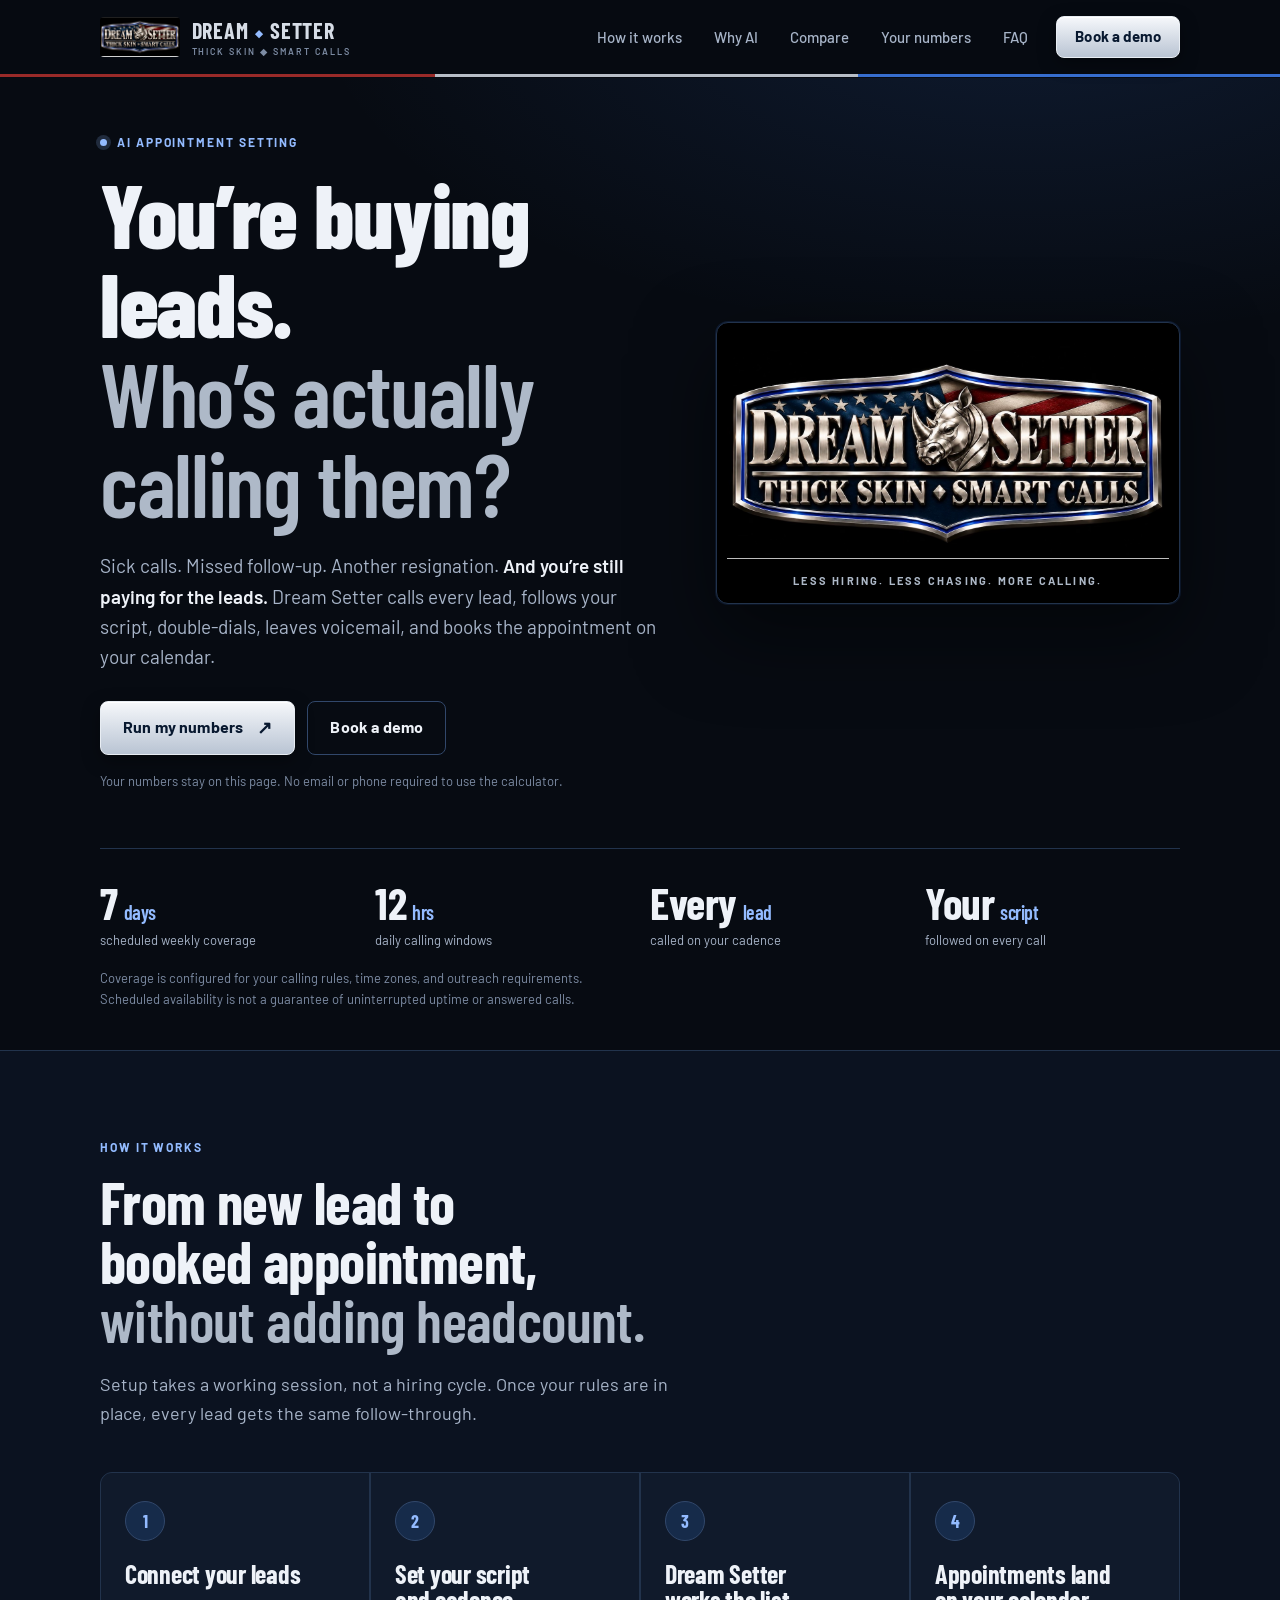
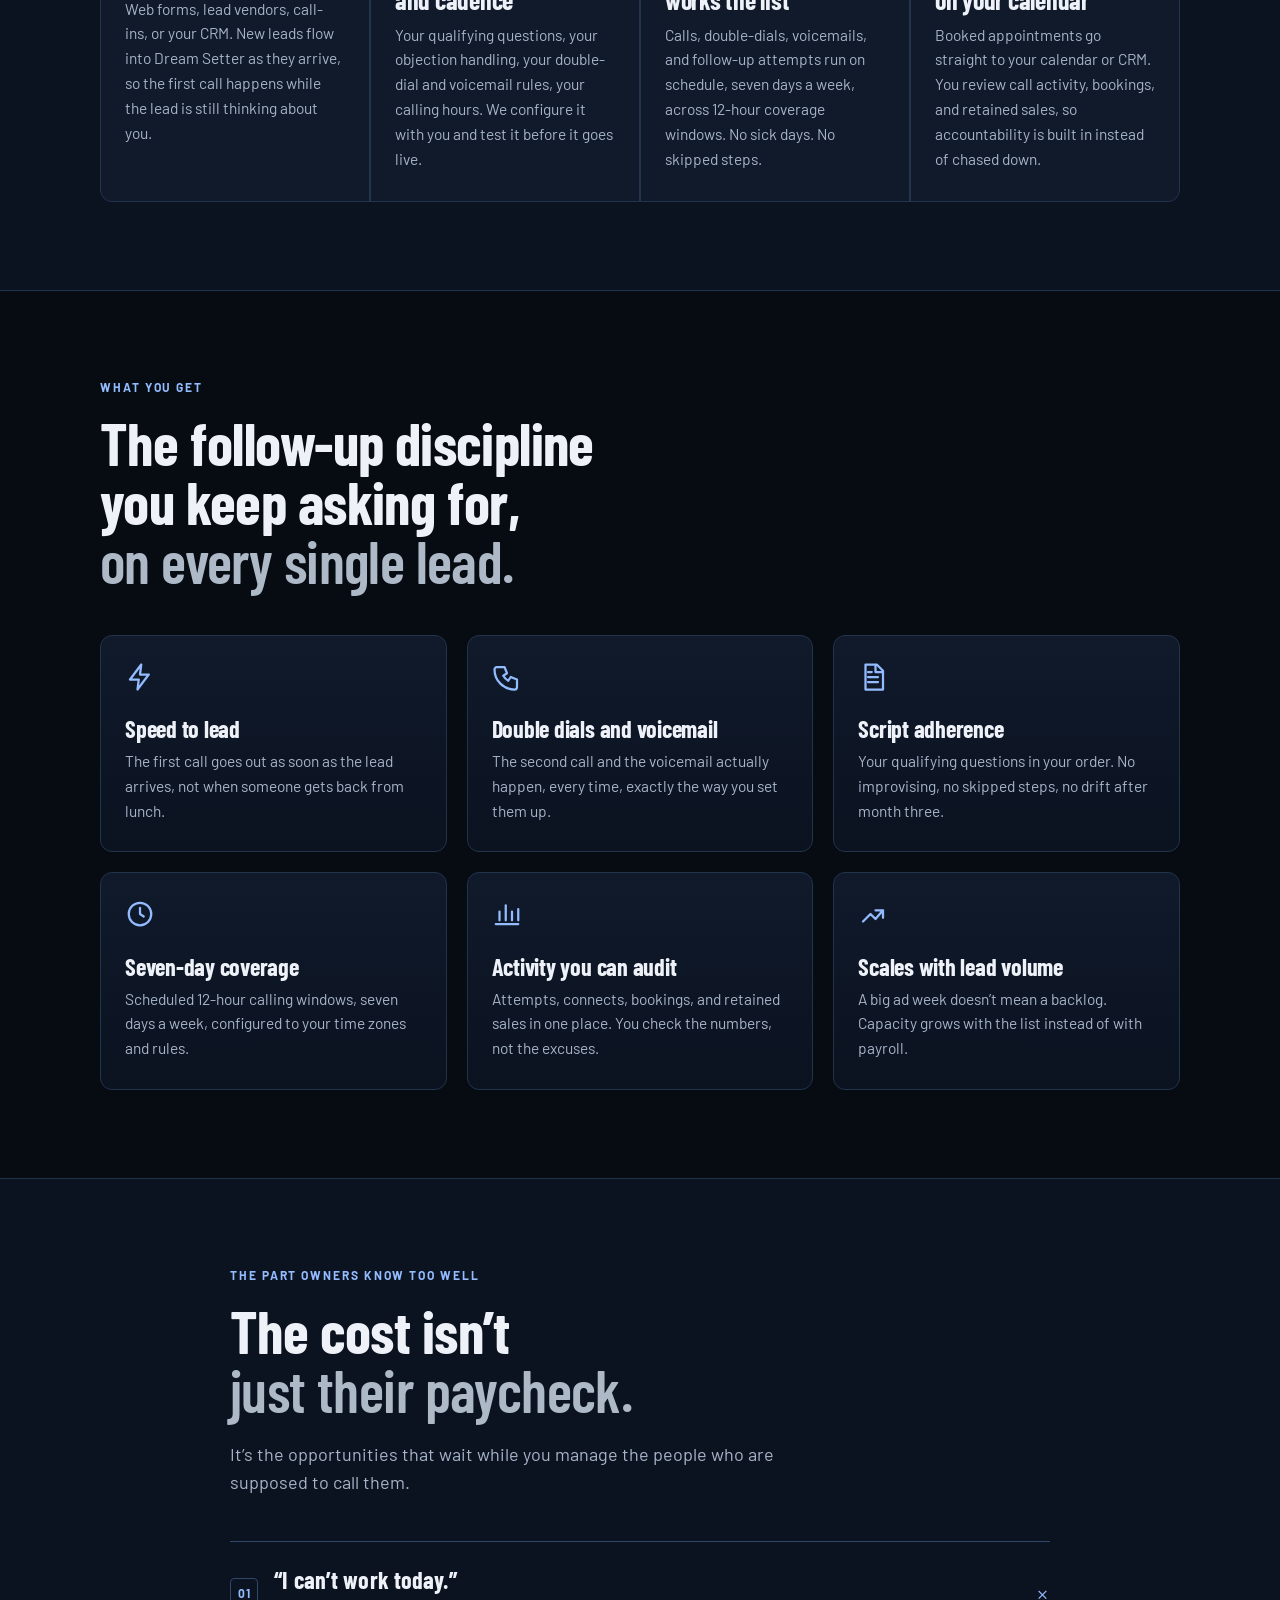
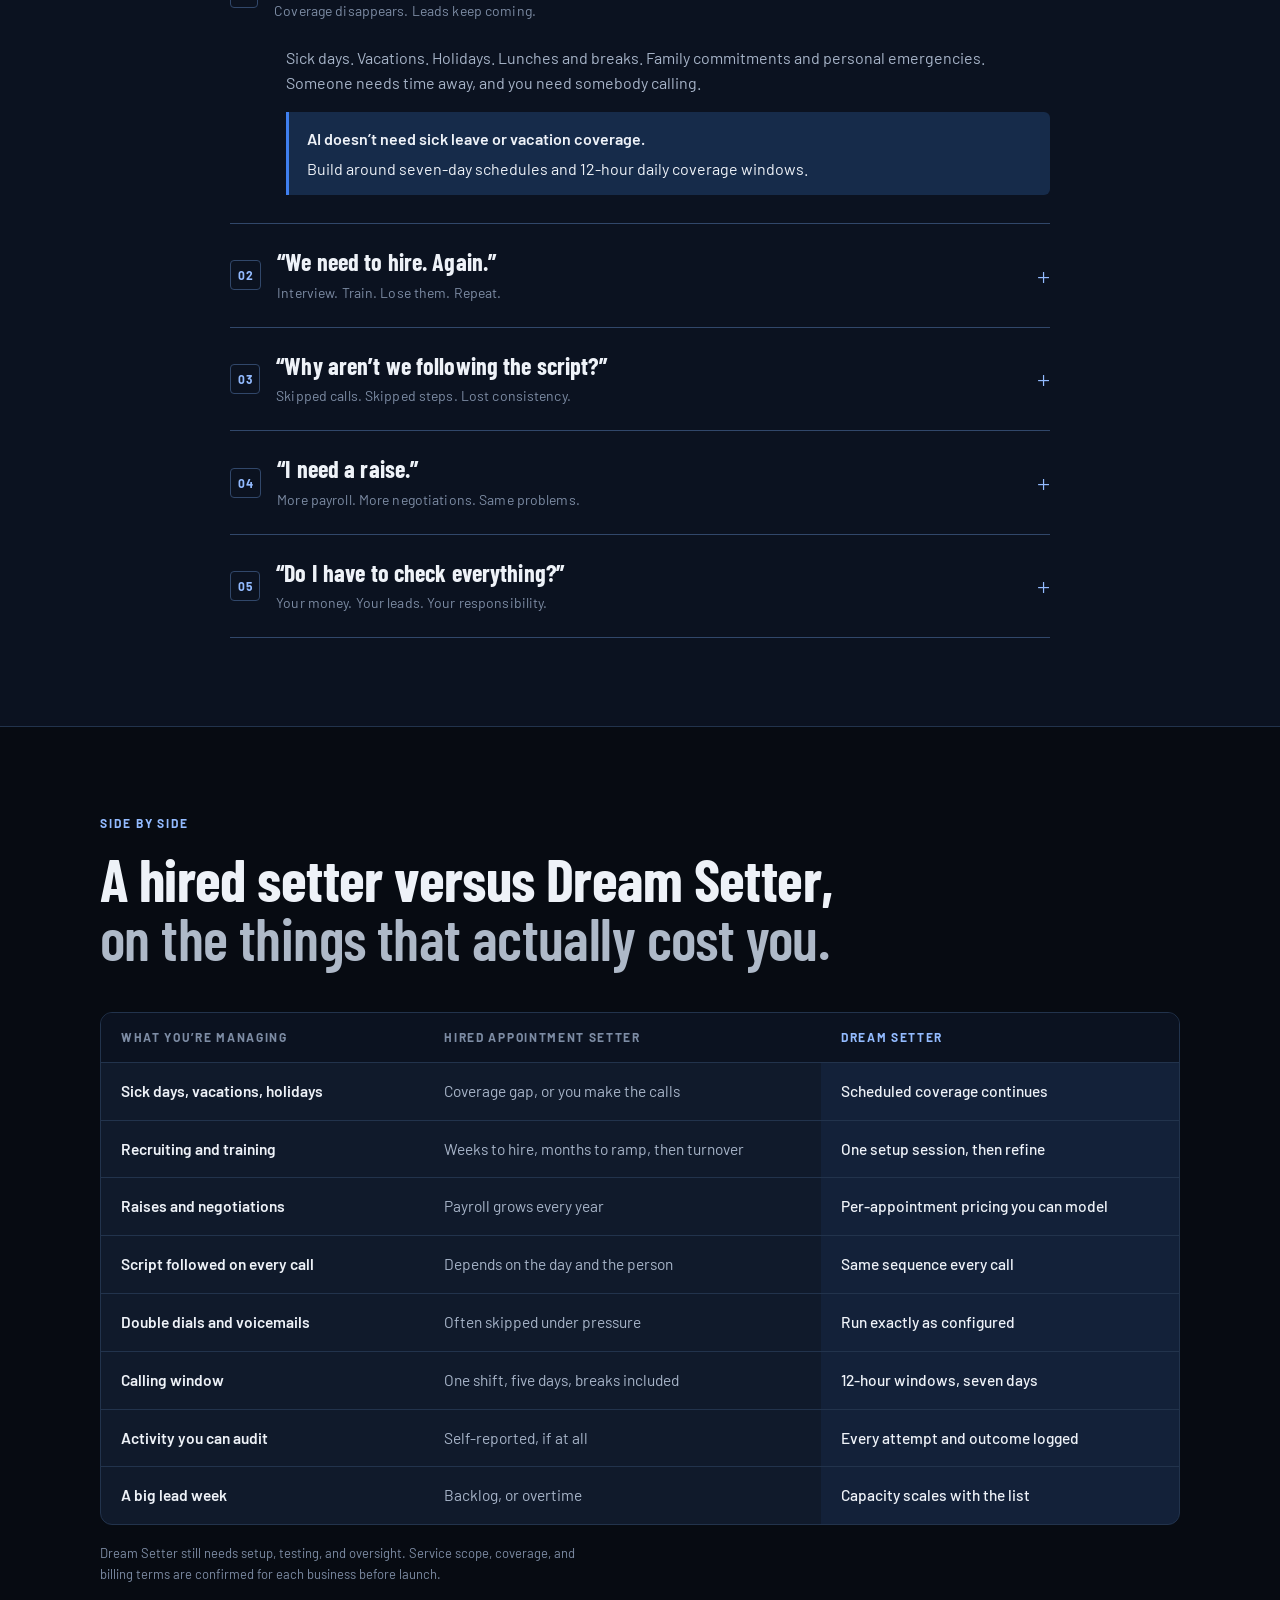
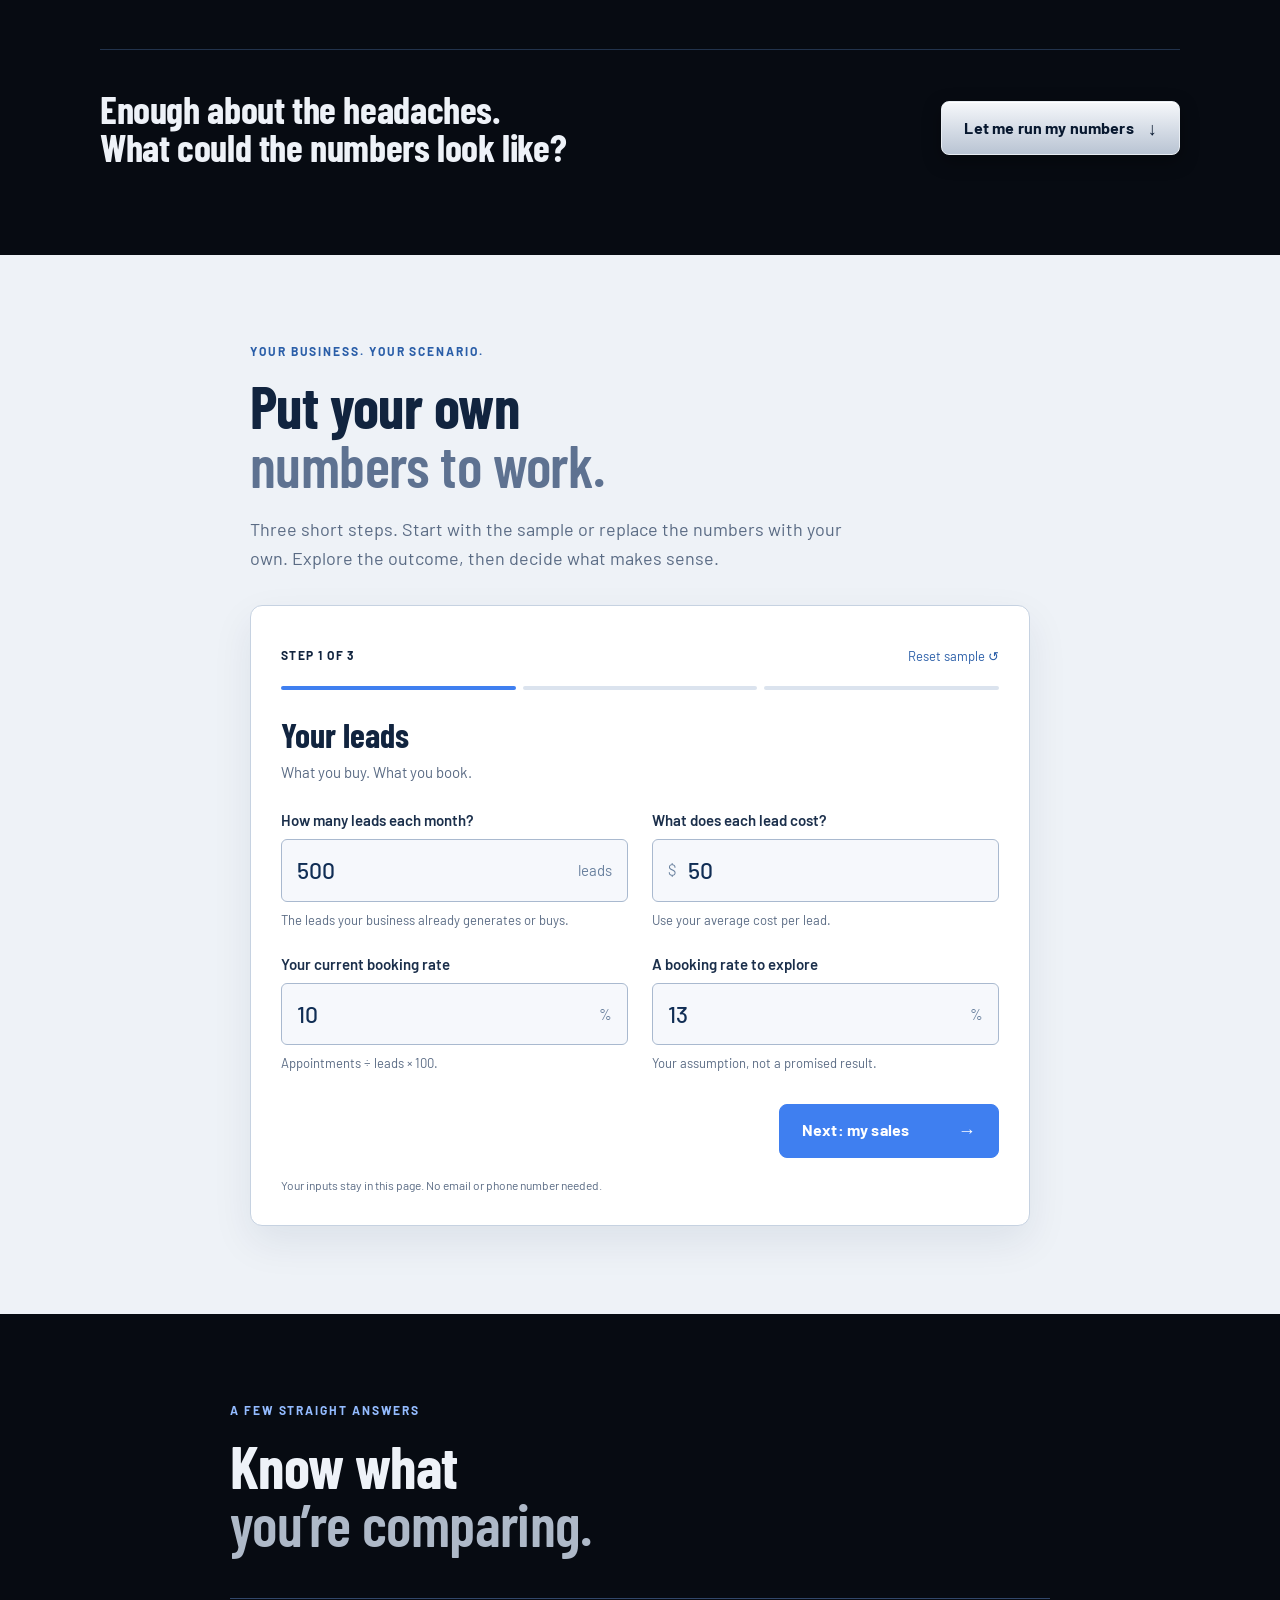
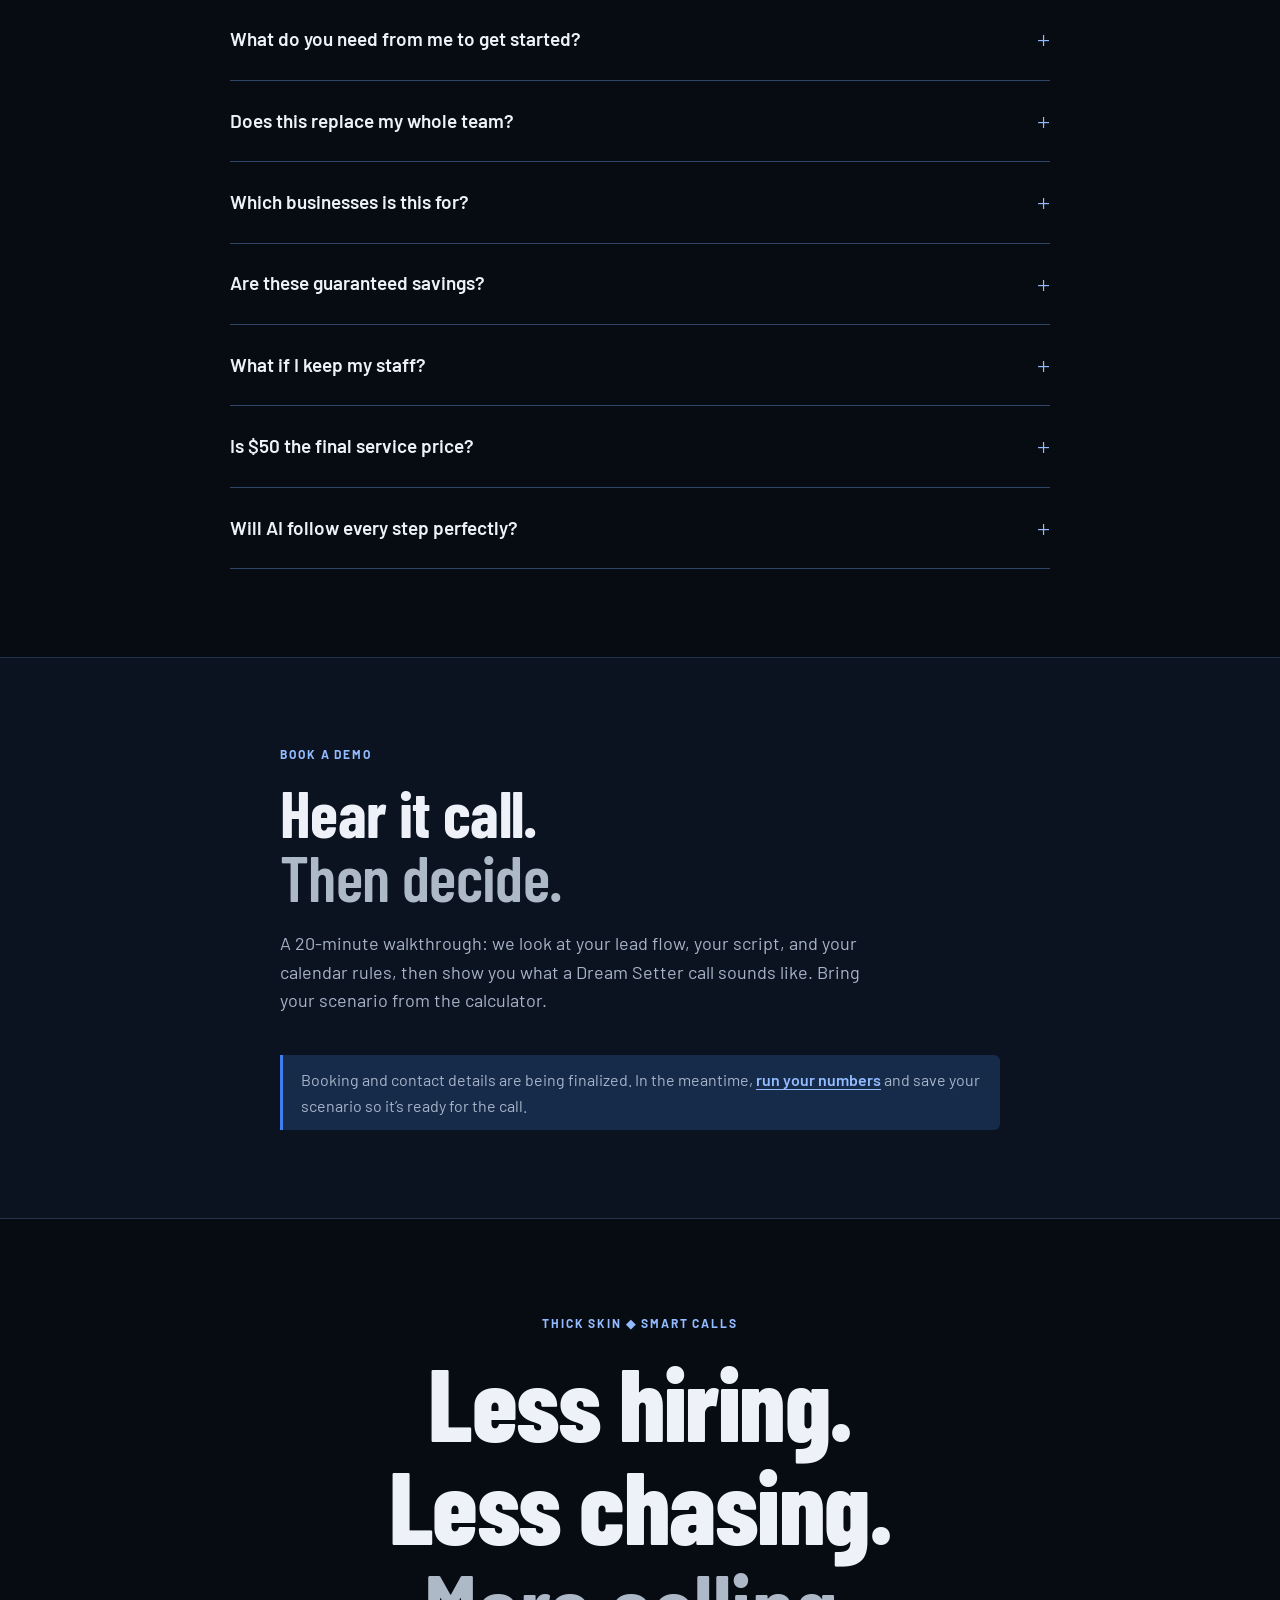
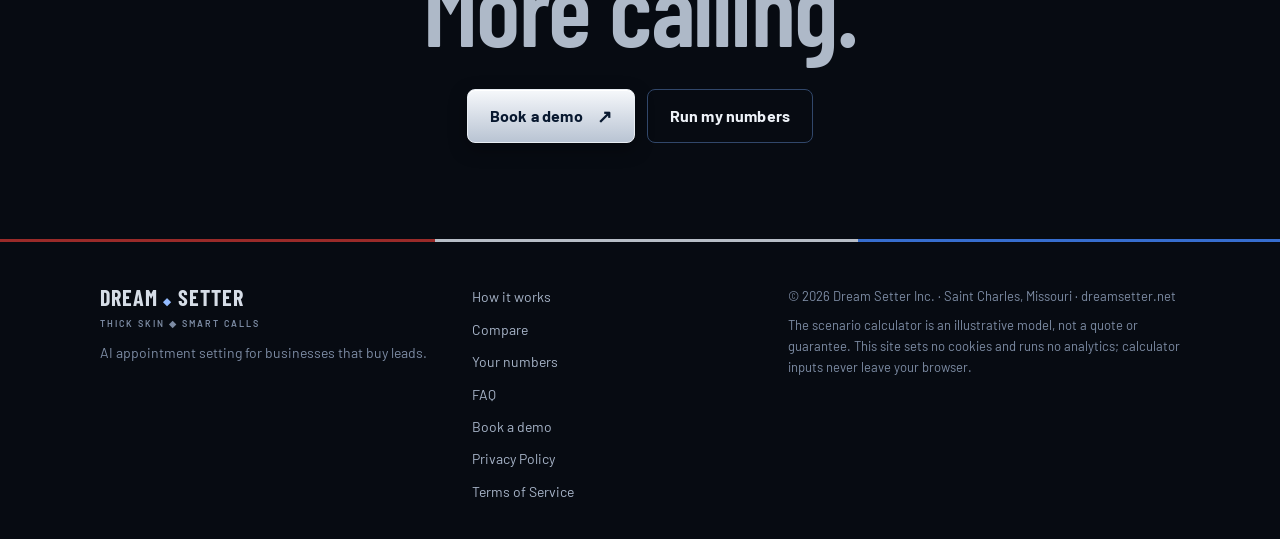
==== commit 1f465412: "Add legal entity, privacy policy, terms, and SMS consent - Footer and structured data now name Dream" ====
--- a/index.html
+++ b/index.html
@@ -27,7 +27,7 @@
 <script src="app.js" defer></script>
 <script src="site.js" defer></script>
 <script type="application/ld+json">
-{"@context":"https://schema.org","@type":"Organization","name":"Dream Setter","url":"https://dreamsetter.net/","logo":"https://dreamsetter.net/assets/dreamsetter-logo.jpg","slogan":"Thick Skin. Smart Calls.","description":"AI appointment setting for businesses that buy leads."}
+{"@context":"https://schema.org","@type":"Organization","name":"Dream Setter","legalName":"Dream Setter Inc.","url":"https://dreamsetter.net/","logo":"https://dreamsetter.net/assets/dreamsetter-logo.jpg","slogan":"Thick Skin. Smart Calls.","description":"AI appointment setting for businesses that buy leads.","foundingDate":"2026-10-19","founder":{"@type":"Person","name":"Jack Hogrebe"},"address":{"@type":"PostalAddress","streetAddress":"1040 Pike St","addressLocality":"Saint Charles","addressRegion":"MO","postalCode":"63301","addressCountry":"US"}}
 </script>
 </head>
 <body>
@@ -282,6 +282,10 @@
         <label for="cf-notes">Anything we should know?</label>
         <textarea id="cf-notes" name="notes" rows="3" placeholder="Lead sources, current setup, what’s not working"></textarea>
       </div>
+      <div class="form-row consent">
+        <input id="cf-consent" name="smsConsent" type="checkbox" value="yes" required>
+        <label for="cf-consent">I agree to receive calls and text messages from Dream Setter Inc. about my demo request at the number provided. Message frequency varies. Message and data rates may apply. Reply STOP to opt out or HELP for help. Consent is not a condition of purchase. See our <a href="privacy.html">Privacy Policy</a> and <a href="terms.html">Terms of Service</a>.</label>
+      </div>
       <button type="submit" class="button primary" id="cf-submit">Request a demo <span aria-hidden="true">↗</span></button>
       <p class="form-status" id="cf-status" role="status"></p>
       <p class="privacy-note">We use this only to reply to you. No newsletters, no resale.</p>
@@ -316,9 +320,11 @@
       <a href="#calculator">Your numbers</a>
       <a href="#questions">FAQ</a>
       <a href="#contact">Book a demo</a>
+      <a href="privacy.html">Privacy Policy</a>
+      <a href="terms.html">Terms of Service</a>
     </nav>
     <div class="footer-meta">
-      <p>© <span id="year">2026</span> Dream Setter · dreamsetter.net</p>
+      <p>© <span id="year">2026</span> Dream Setter Inc. · Saint Charles, Missouri · dreamsetter.net</p>
       <p>The scenario calculator is an illustrative model, not a quote or guarantee. This site sets no cookies and runs no analytics; calculator inputs never leave your browser.</p>
     </div>
   </div>
--- a/styles.css
+++ b/styles.css
@@ -264,6 +264,26 @@
 .form-status.ok { color: #9fe1b2; }
 .form-status.error { color: #ff9f93; }
 .contact-form .privacy-note { color: var(--dim); margin-top: 0; }
+.form-row.consent { display: flex; gap: 12px; align-items: flex-start; }
+.form-row.consent input { width: 20px; height: 20px; min-height: 0; margin: 3px 0 0; padding: 0; flex-shrink: 0; accent-color: var(--blue); }
+.form-row.consent label { font-weight: 400; font-size: 13px; line-height: 1.55; color: var(--muted); margin: 0; }
+.form-row.consent a { color: var(--blue-hi); text-decoration: underline; text-underline-offset: 2px; }
+
+/* ---------- Legal pages (privacy.html, terms.html) ---------- */
+body.no-dock { padding-bottom: 0; }
+.site-nav.legal-nav { display: flex; position: static; flex-direction: row; align-items: center; gap: 6px; padding: 0; background: transparent; border: 0; box-shadow: none; }
+.legal-nav a:not(.button) { font-size: 15px; padding: 10px 12px; white-space: nowrap; }
+@media (max-width: 899px) { .legal-nav .nav-cta { display: none; } .legal-nav a:not(.button) { padding: 10px 0; } }
+.legal { padding-block: 56px 88px; }
+.legal-wrap { max-width: 760px; }
+.legal h1 { font-size: clamp(42px, 6vw, 68px); margin-bottom: 6px; }
+.legal .updated { color: var(--dim); font-size: 14px; margin-bottom: 36px; }
+.legal h2 { font-size: 28px; margin: 40px 0 12px; }
+.legal p, .legal li { color: var(--muted); font-size: 16.5px; }
+.legal ul { list-style: disc; padding-left: 22px; display: grid; gap: 8px; margin-bottom: 1em; }
+.legal a { color: var(--blue-hi); text-decoration: underline; text-underline-offset: 3px; }
+.legal strong { color: var(--fg); font-weight: 600; }
+.legal address { font-style: normal; color: var(--fg); line-height: 1.6; margin-bottom: 1em; }
 
 /* ---------- Closing & footer ---------- */
 .closing { padding-block: 96px; text-align: center; }
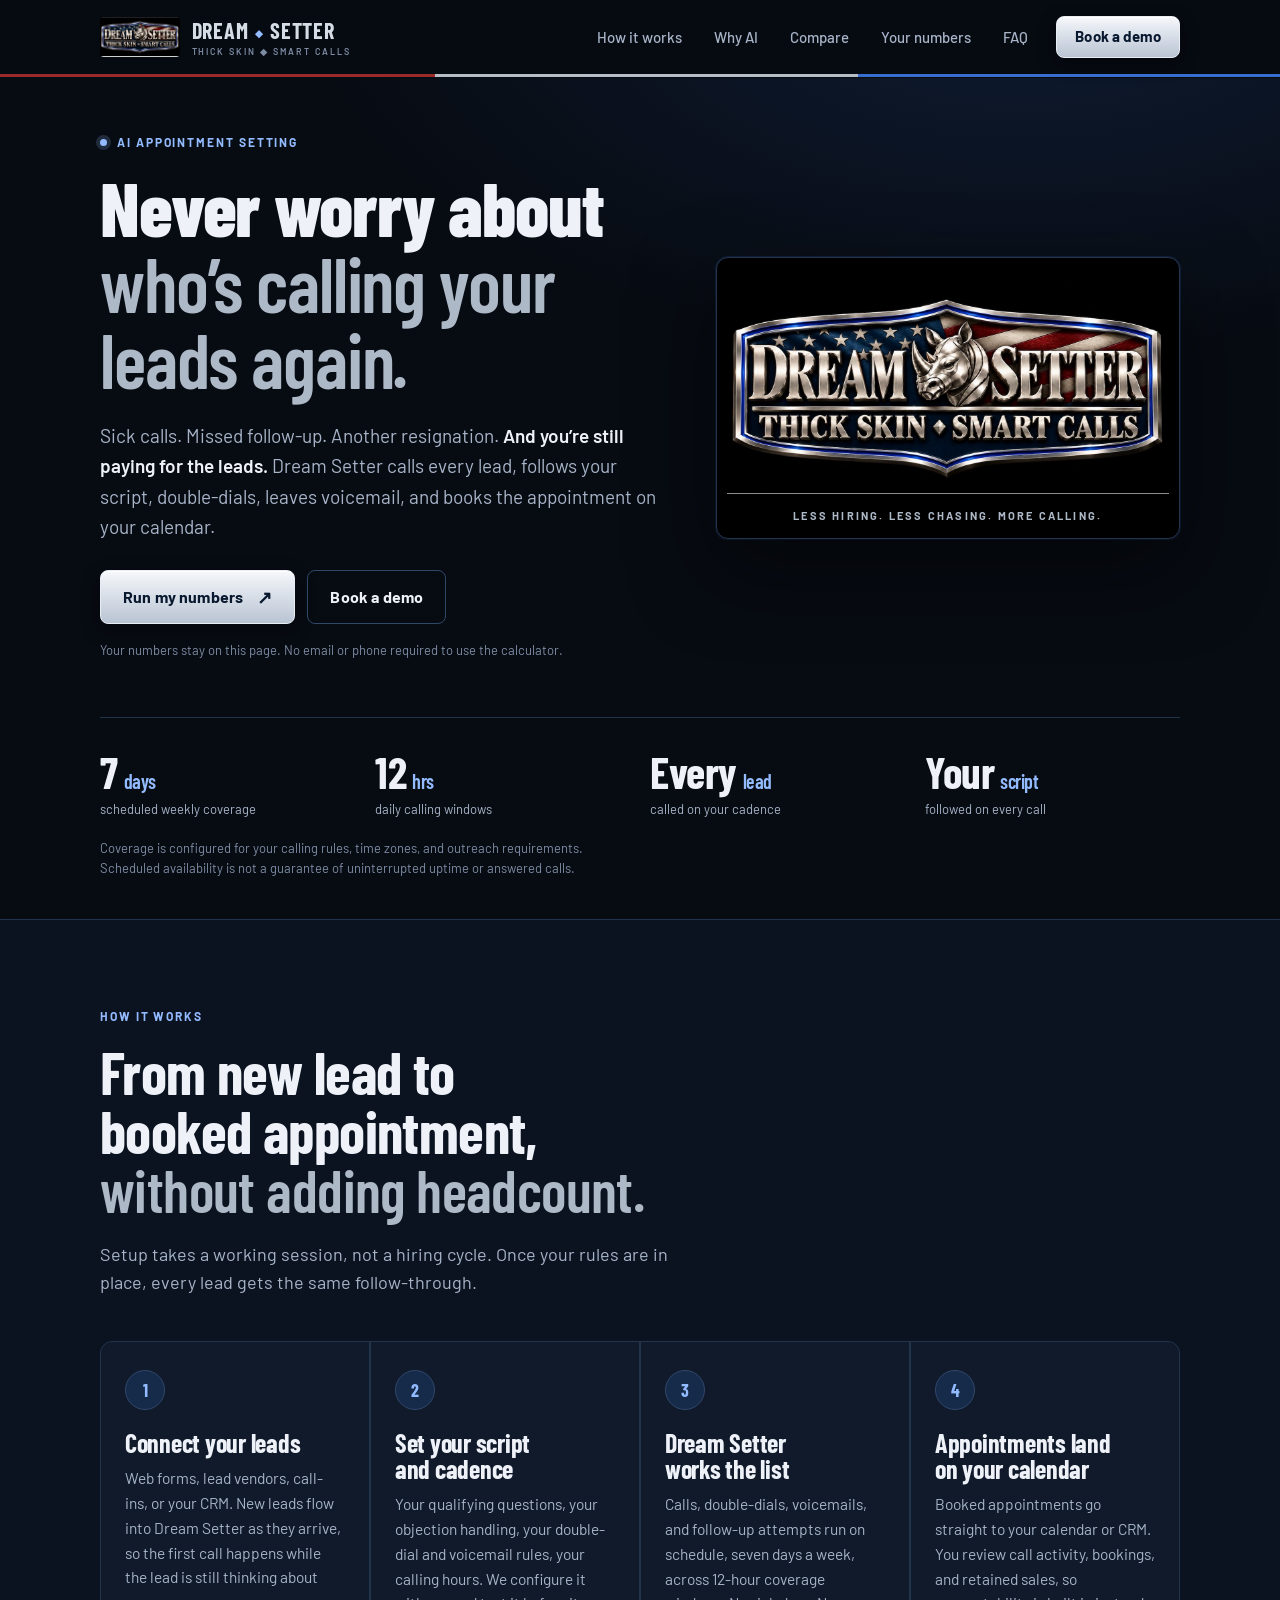
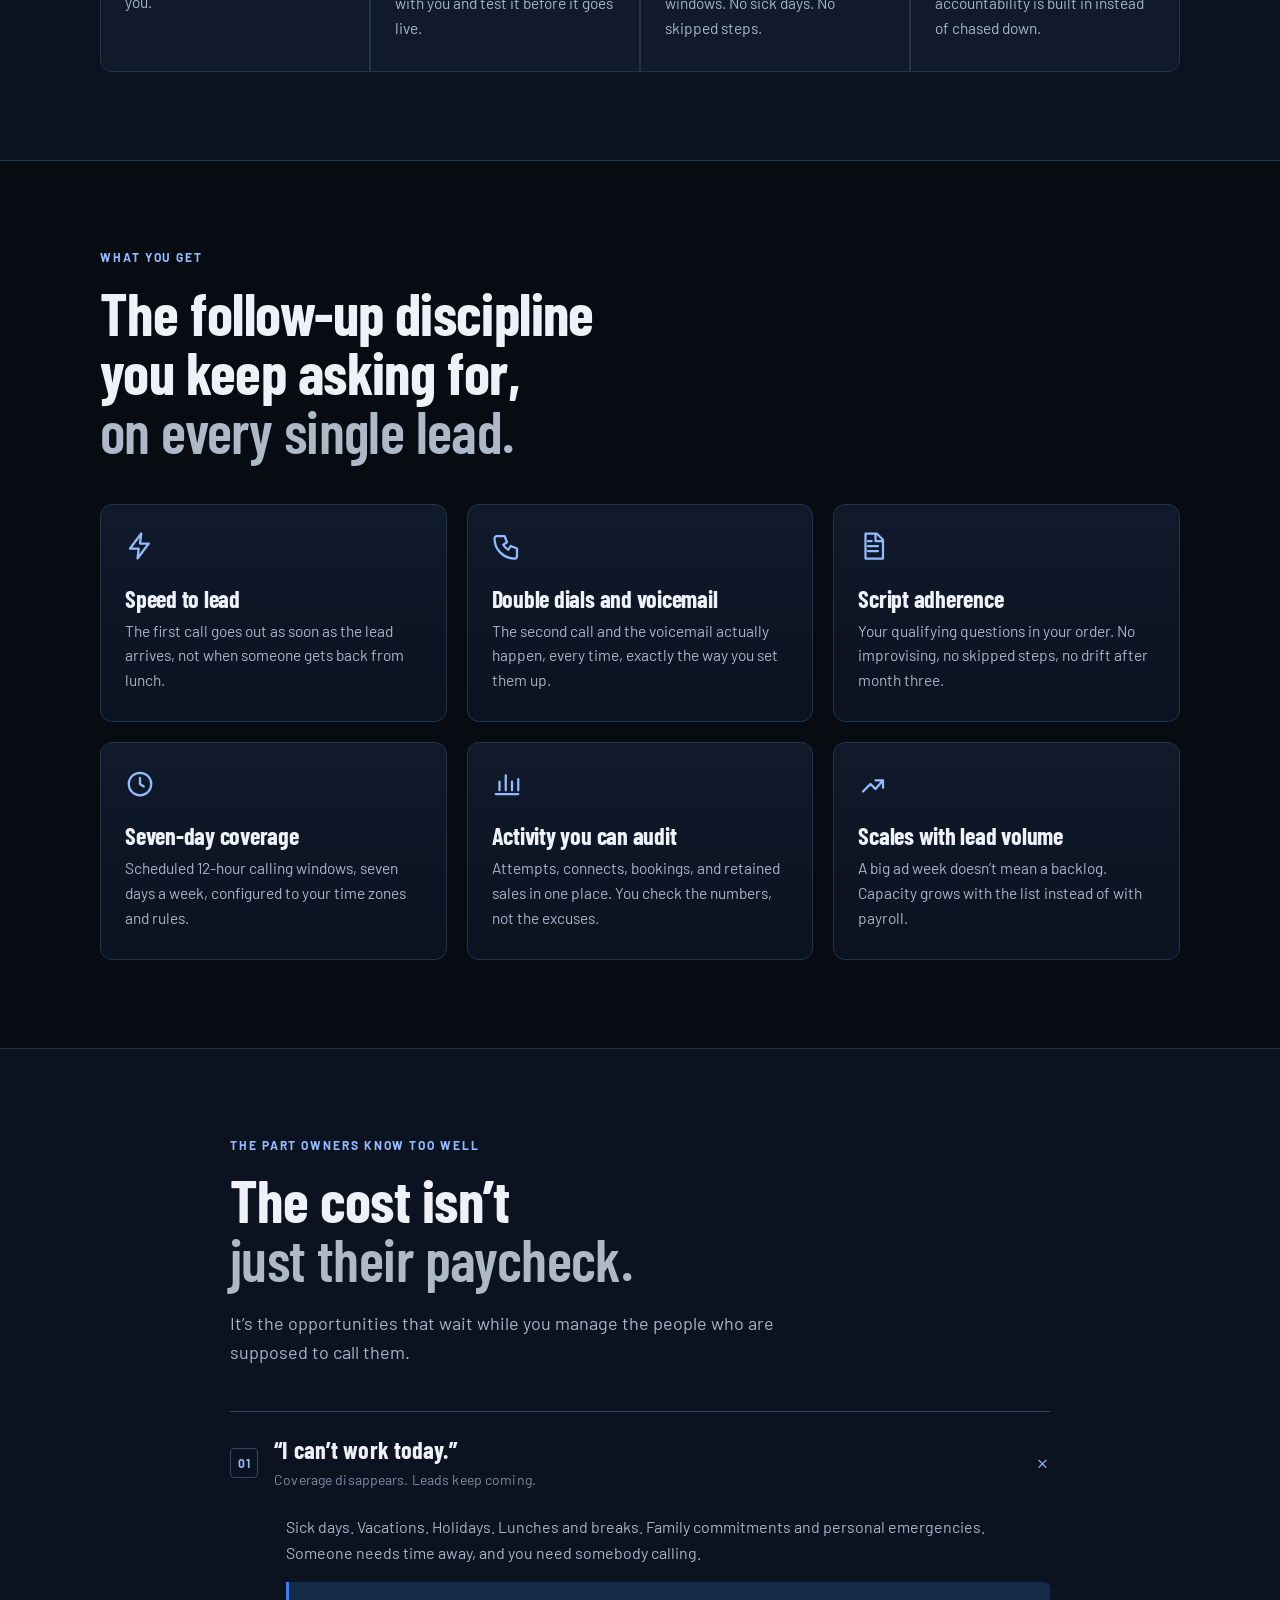
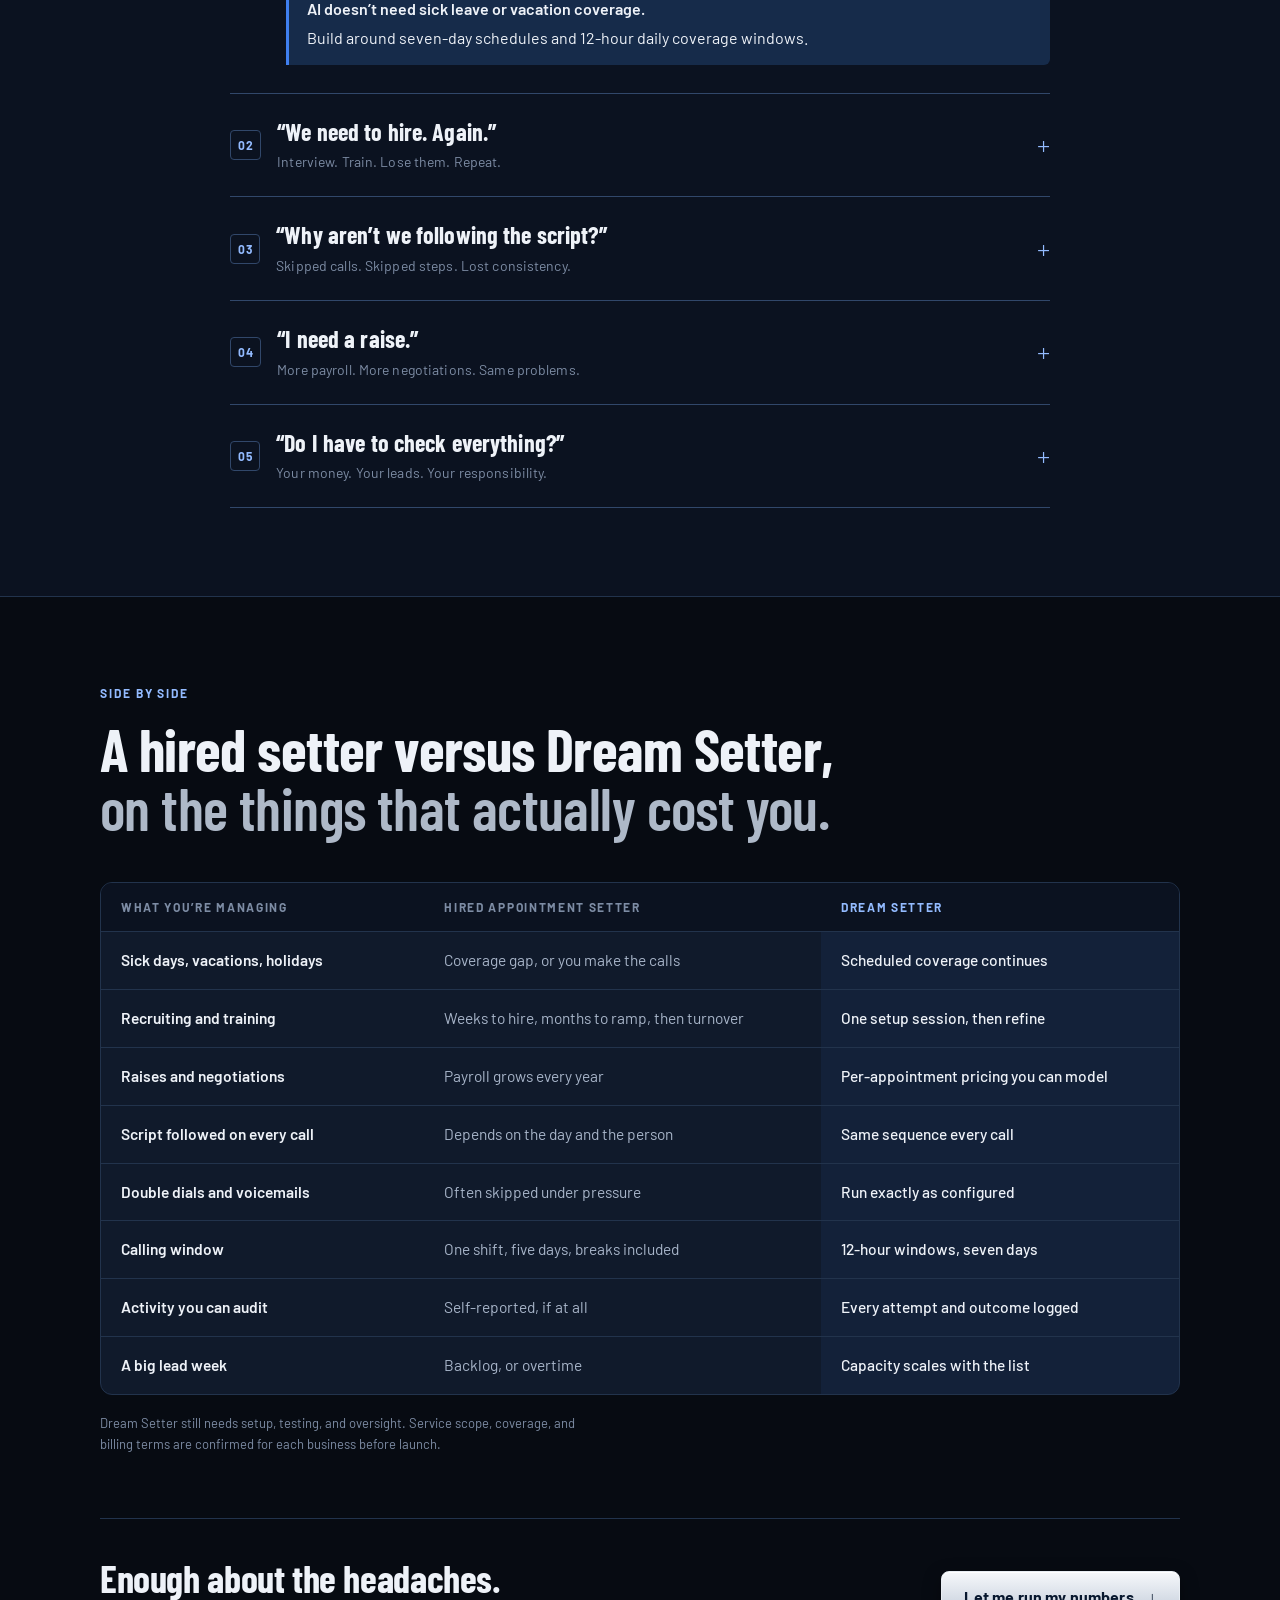
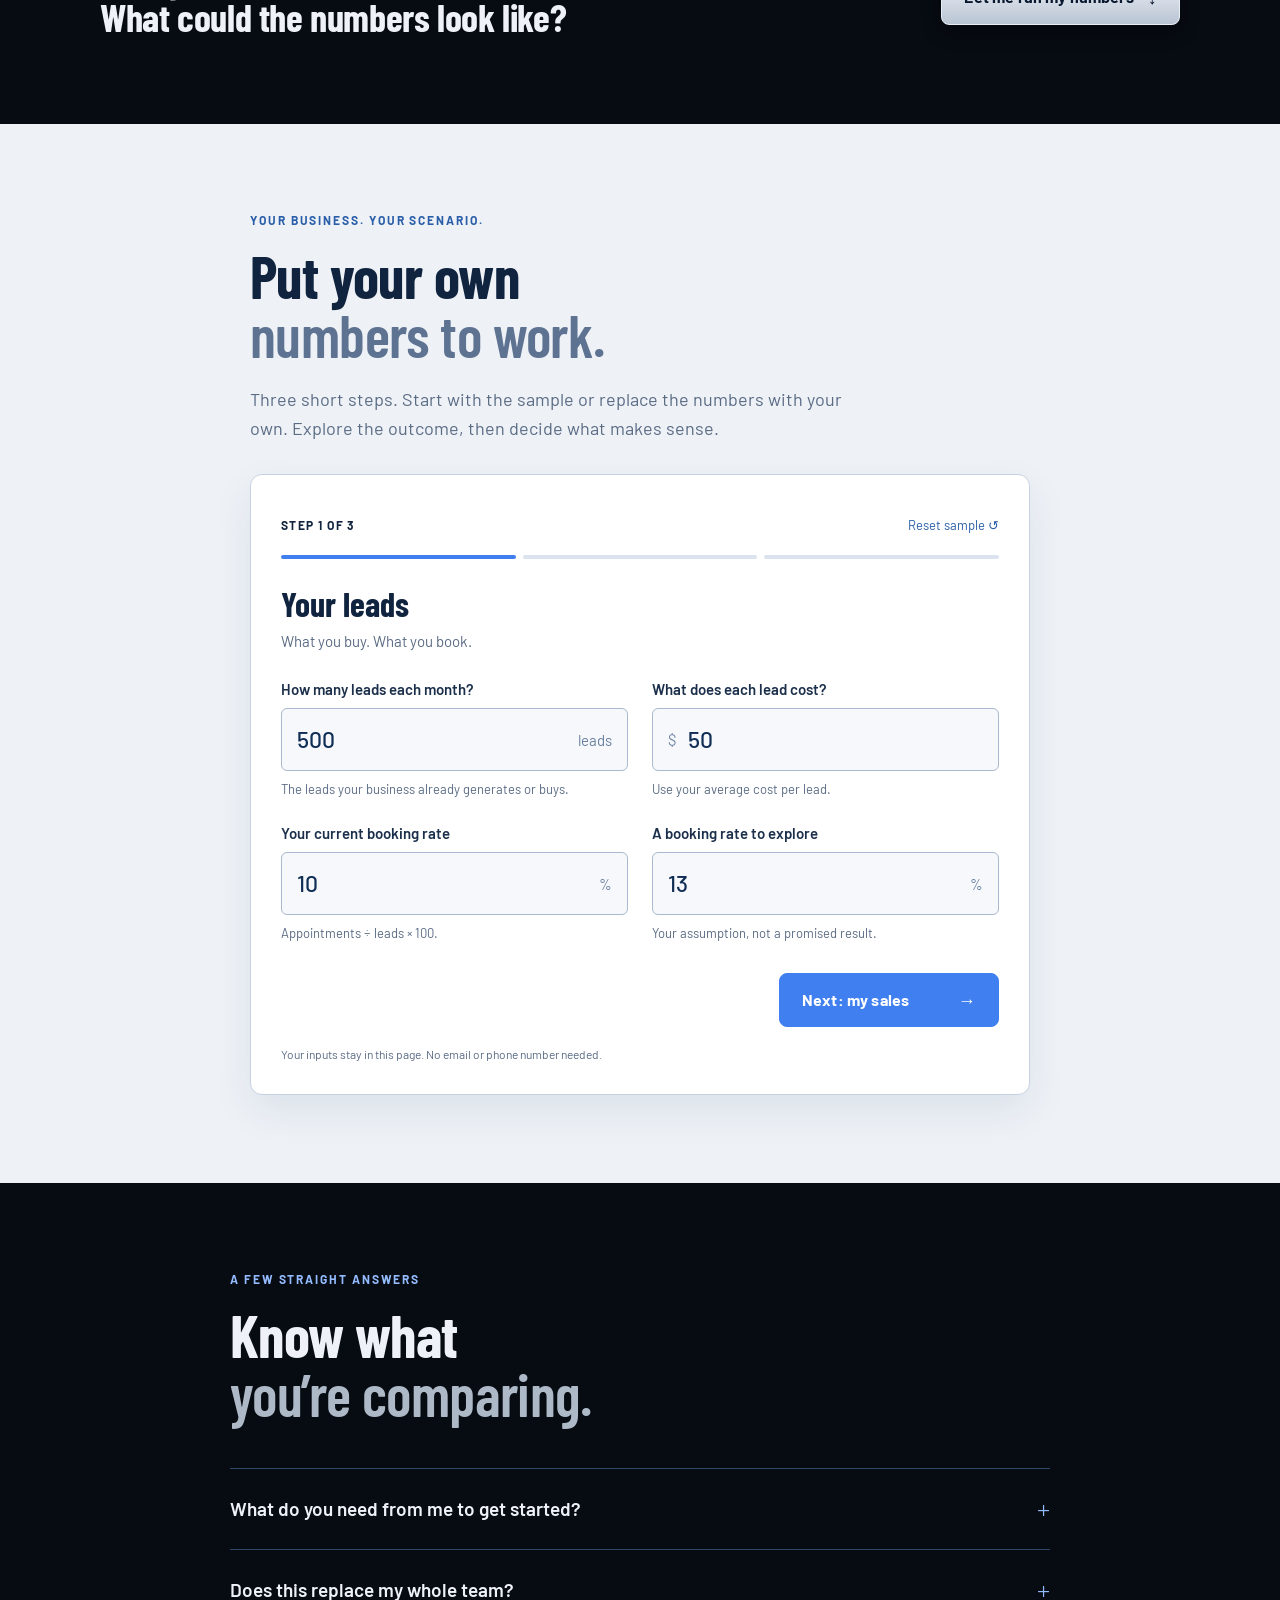
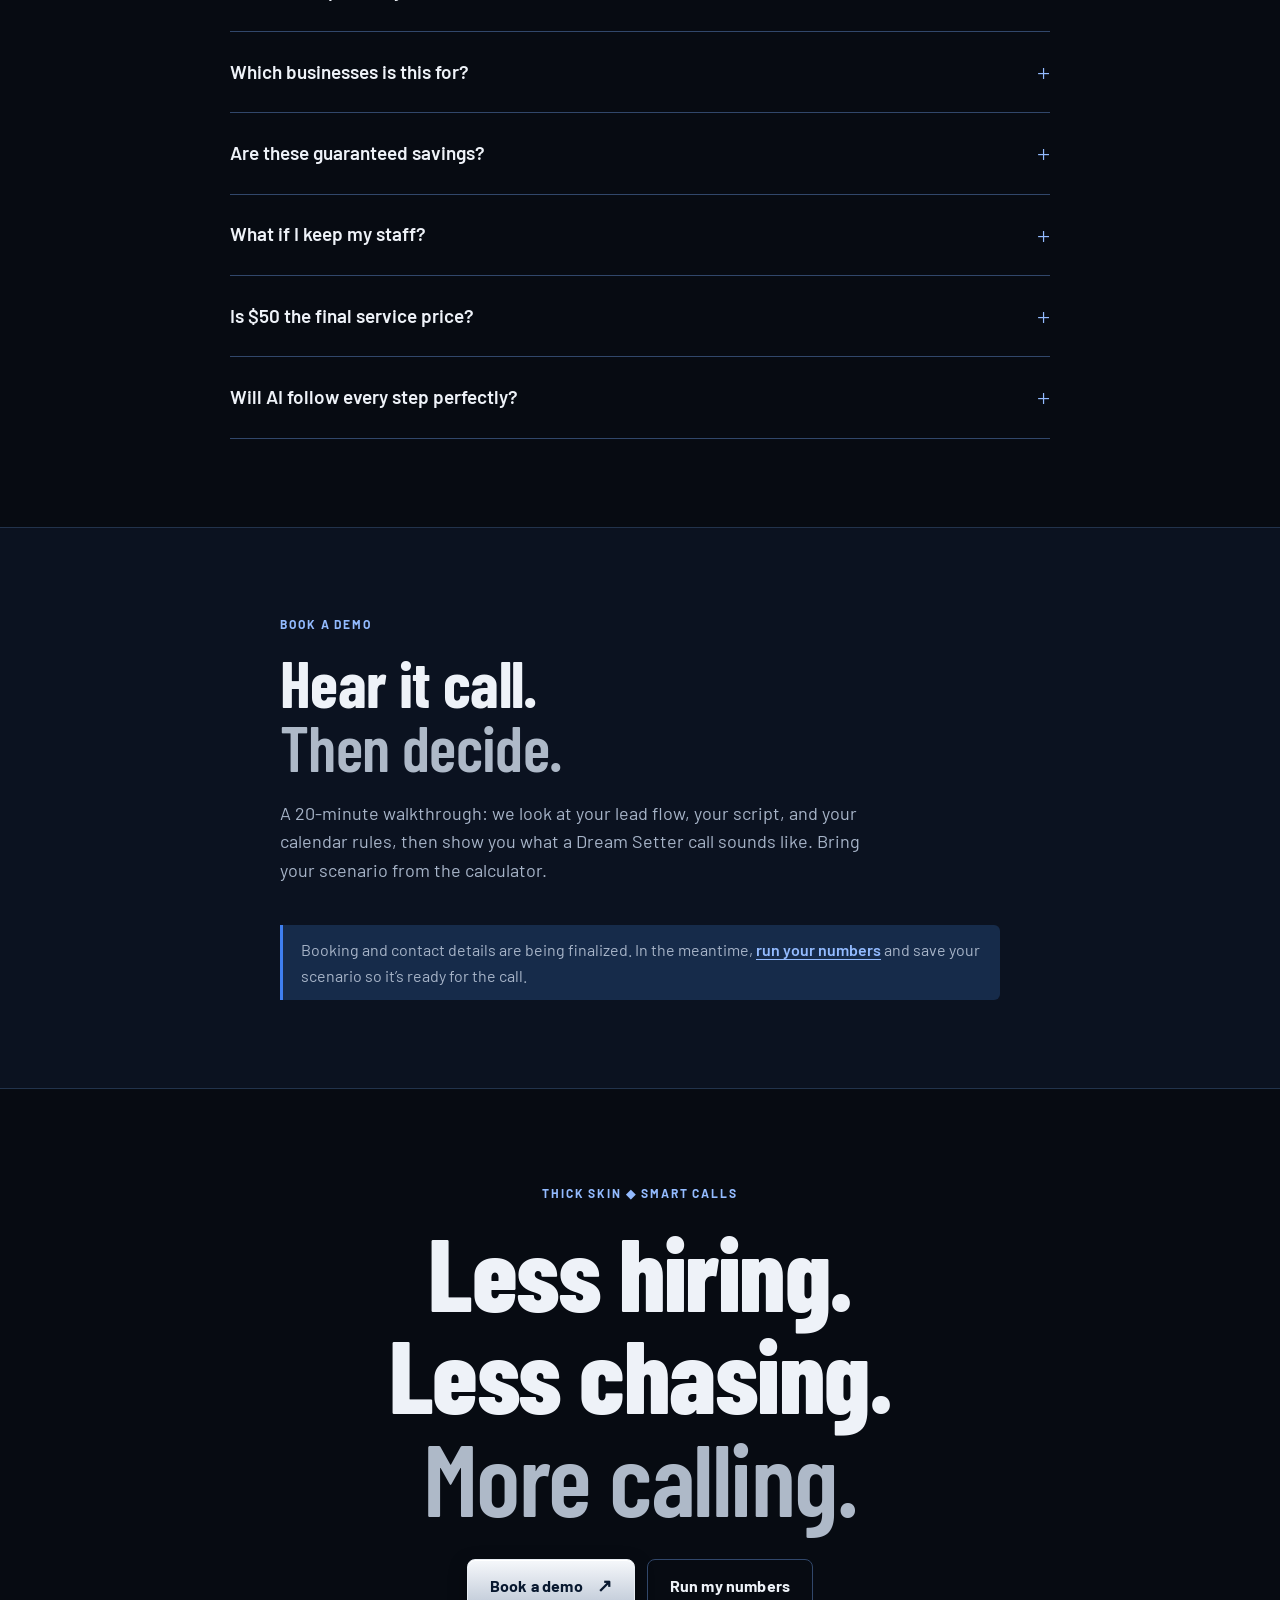
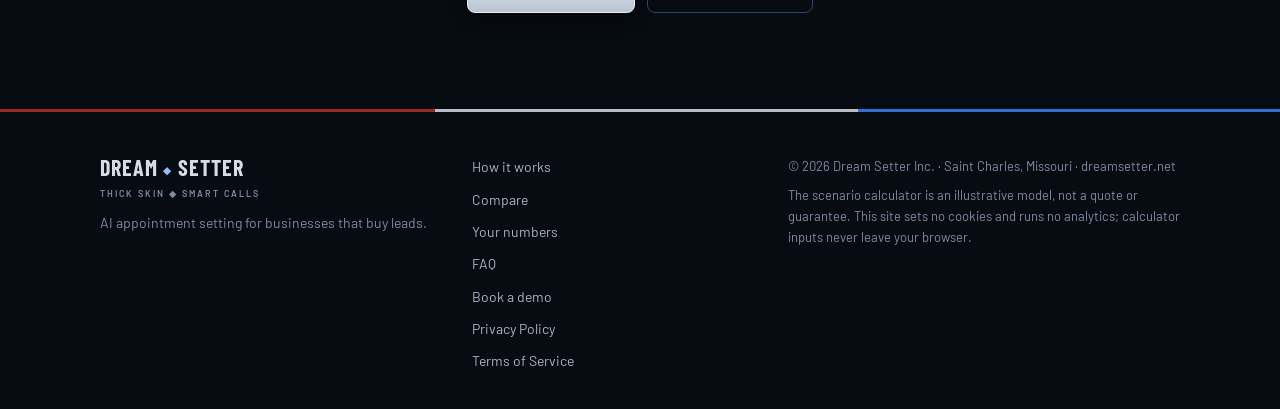
==== commit 1e289b0c: "Change hero headline to Jack's line "Never worry about who's calling your leads again." Social-share" ====
--- a/index.html
+++ b/index.html
@@ -10,7 +10,7 @@
 <meta property="og:type" content="website">
 <meta property="og:url" content="https://dreamsetter.net/">
 <meta property="og:site_name" content="Dream Setter">
-<meta property="og:title" content="You’re buying leads. Who’s actually calling them? | Dream Setter">
+<meta property="og:title" content="Never worry about who’s calling your leads again | Dream Setter">
 <meta property="og:description" content="AI appointment setting that works your leads seven days a week. Less hiring. Less chasing. More calling.">
 <meta property="og:image" content="https://dreamsetter.net/assets/og-image.jpg">
 <meta property="og:image:width" content="1200">
@@ -59,7 +59,7 @@
   <div class="wrap hero-grid">
     <div class="hero-copy">
       <p class="eyebrow"><span class="dot"></span>AI appointment setting</p>
-      <h1>You’re buying leads.<br><span>Who’s actually calling them?</span></h1>
+      <h1>Never worry about<br><span>who’s calling your leads again.</span></h1>
       <p class="hero-intro">Sick calls. Missed follow-up. Another resignation. <strong>And you’re still paying for the leads.</strong> Dream Setter calls every lead, follows your script, double-dials, leaves voicemail, and books the appointment on your calendar.</p>
       <div class="hero-actions">
         <a class="button primary" href="#calculator">Run my numbers <span aria-hidden="true">↗</span></a>
--- a/styles.css
+++ b/styles.css
@@ -91,7 +91,7 @@
 /* ---------- Hero ---------- */
 .hero { padding-block: 56px 40px; background: radial-gradient(1200px 600px at 80% -10%, rgba(63,127,240,.14), transparent 60%), var(--bg); }
 .hero-grid { display: grid; grid-template-columns: 1.1fr .9fr; gap: 48px; align-items: center; }
-h1 { font-size: clamp(48px, 7vw, 92px); font-weight: 800; letter-spacing: -.015em; margin-bottom: 24px; }
+h1 { font-size: clamp(48px, 6vw, 76px); font-weight: 800; letter-spacing: -.015em; margin-bottom: 24px; }
 .hero-intro { font-size: 19px; color: var(--muted); max-width: 54ch; margin-bottom: 28px; }
 .hero-intro strong { color: var(--fg); font-weight: 600; }
 .hero-actions { display: flex; flex-wrap: wrap; gap: 12px; }
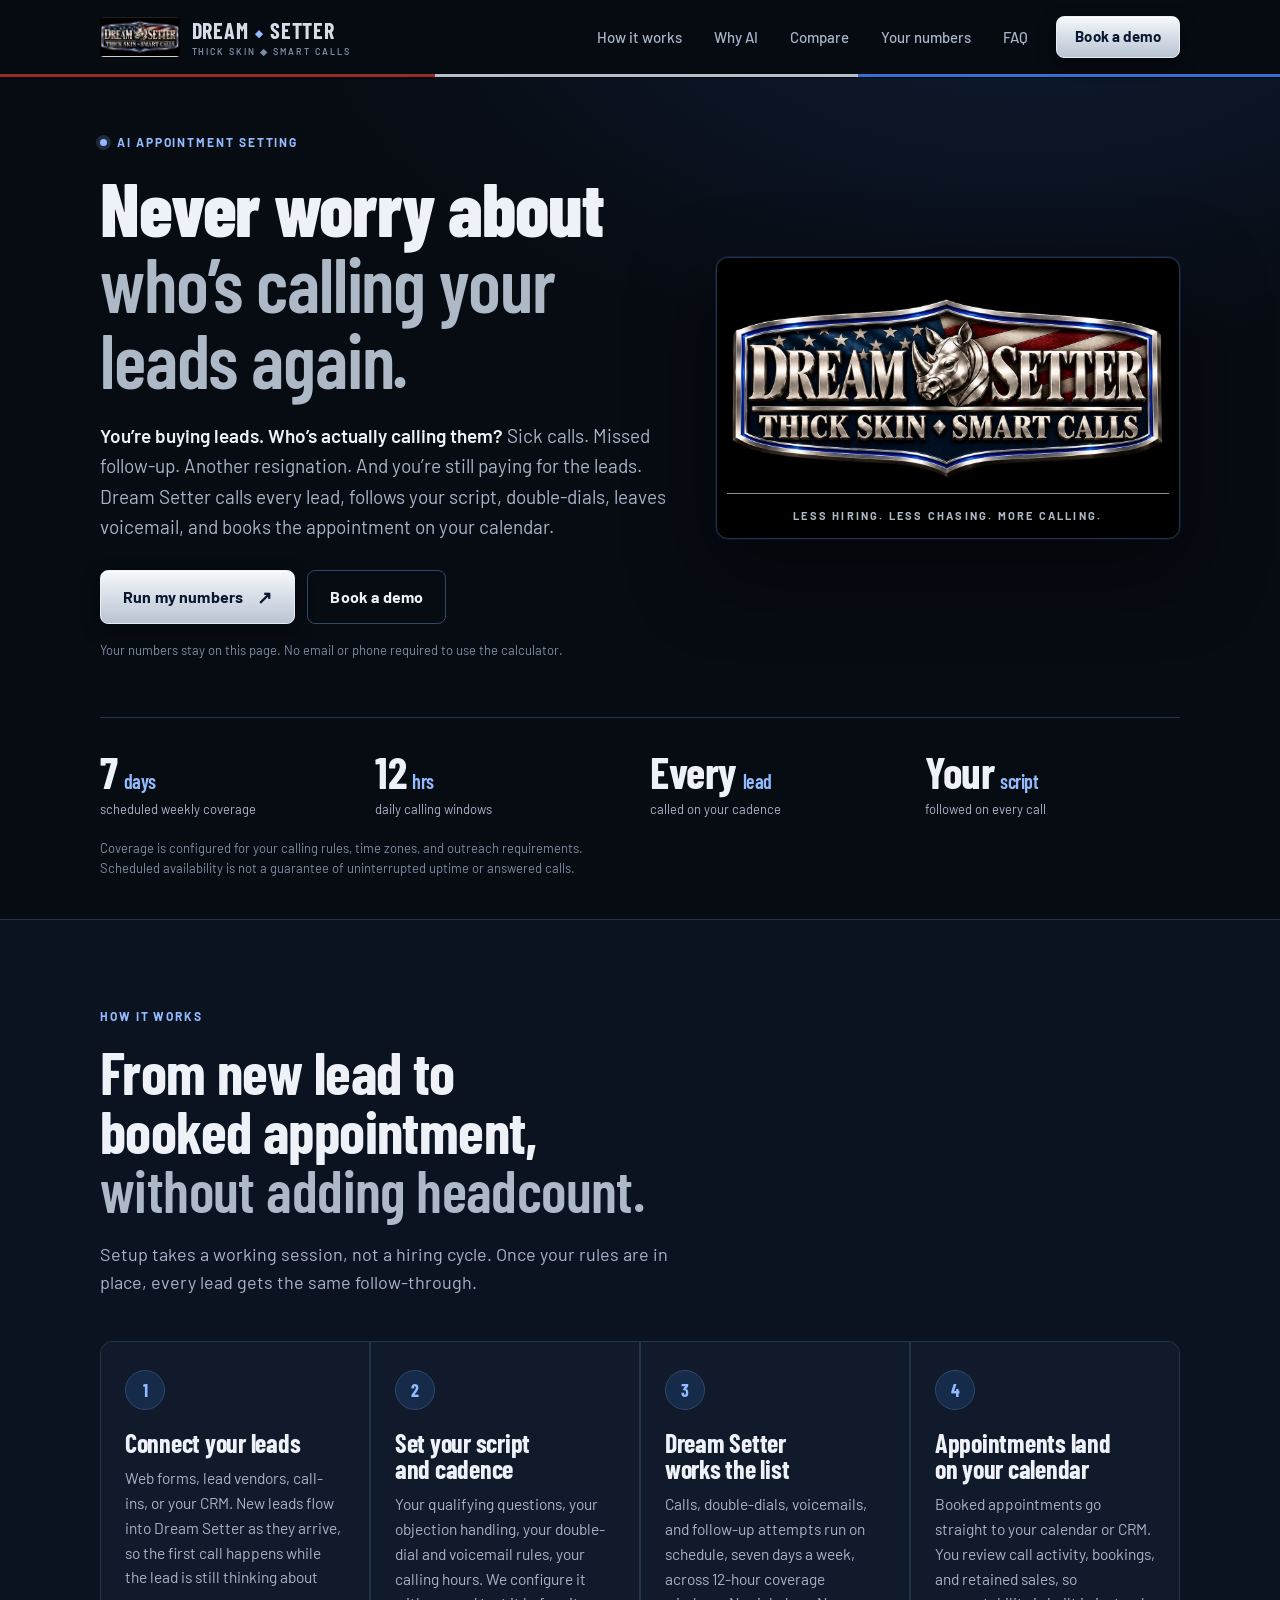
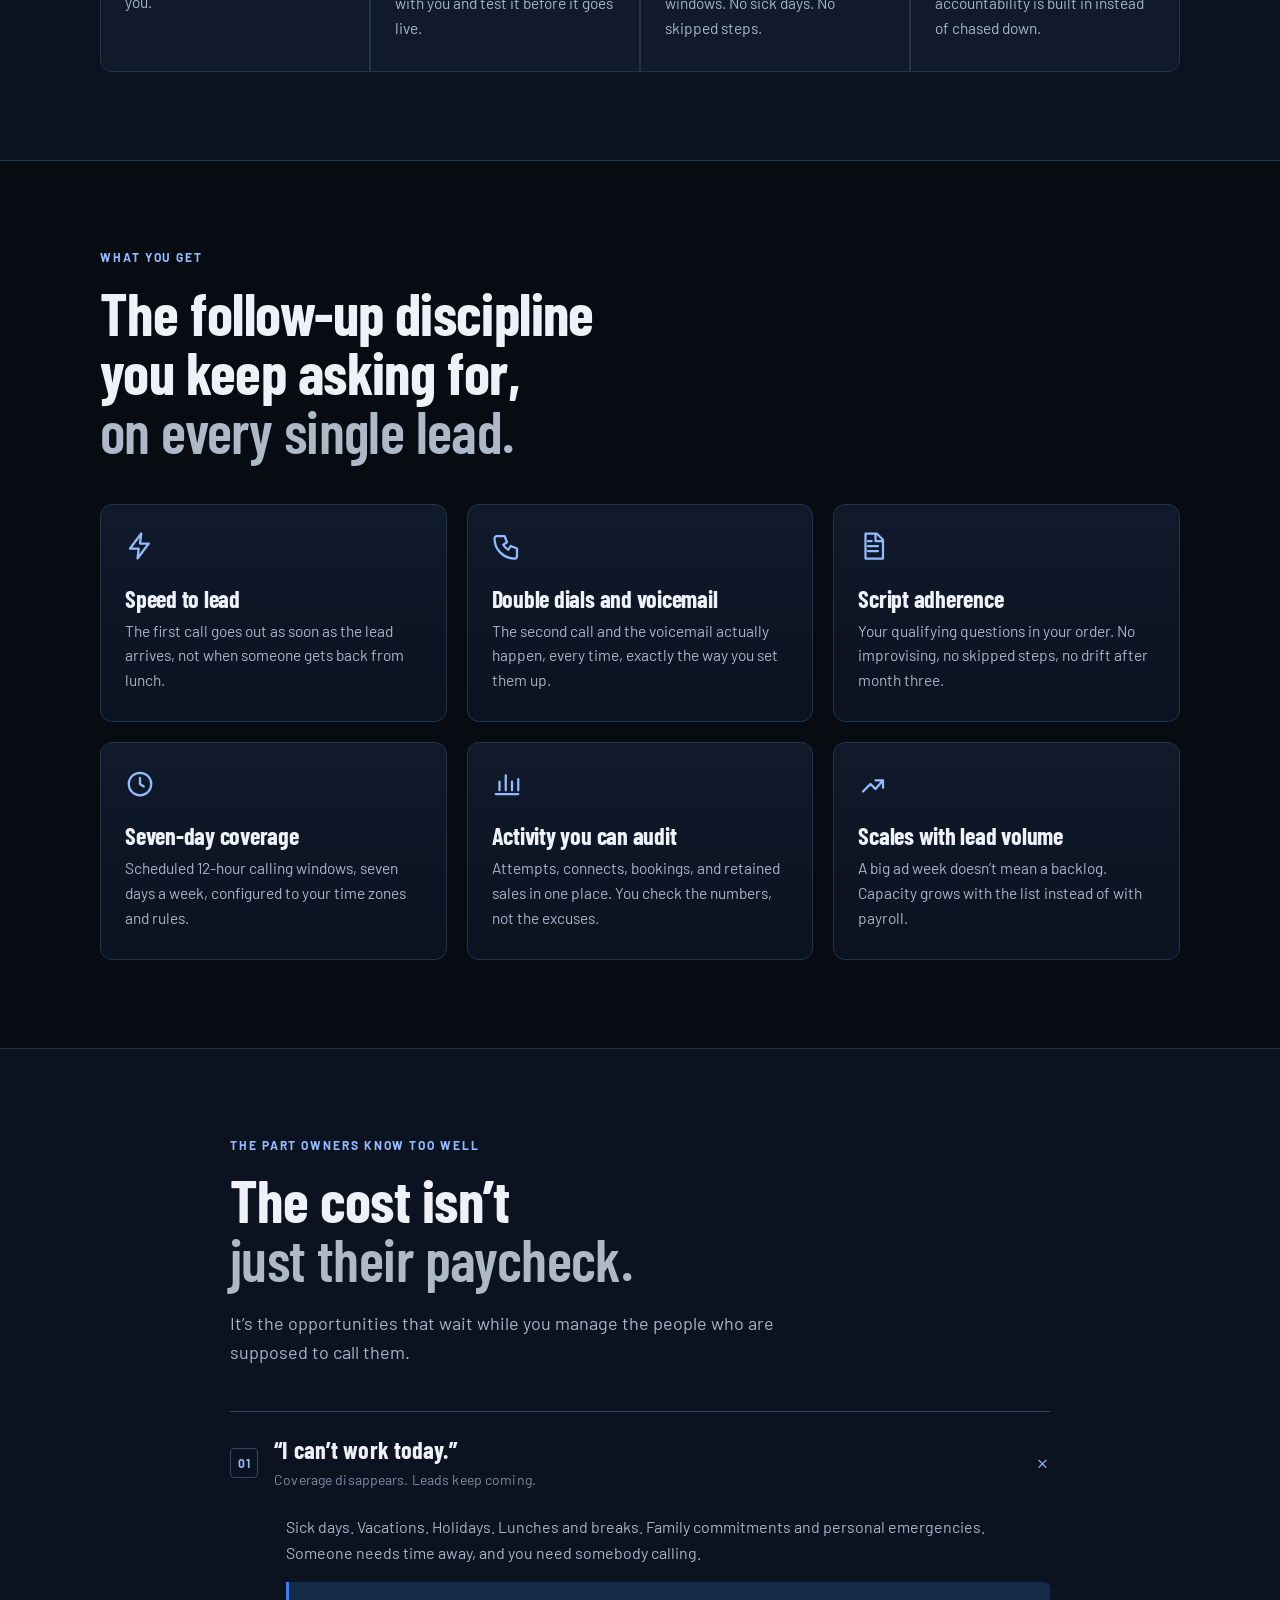
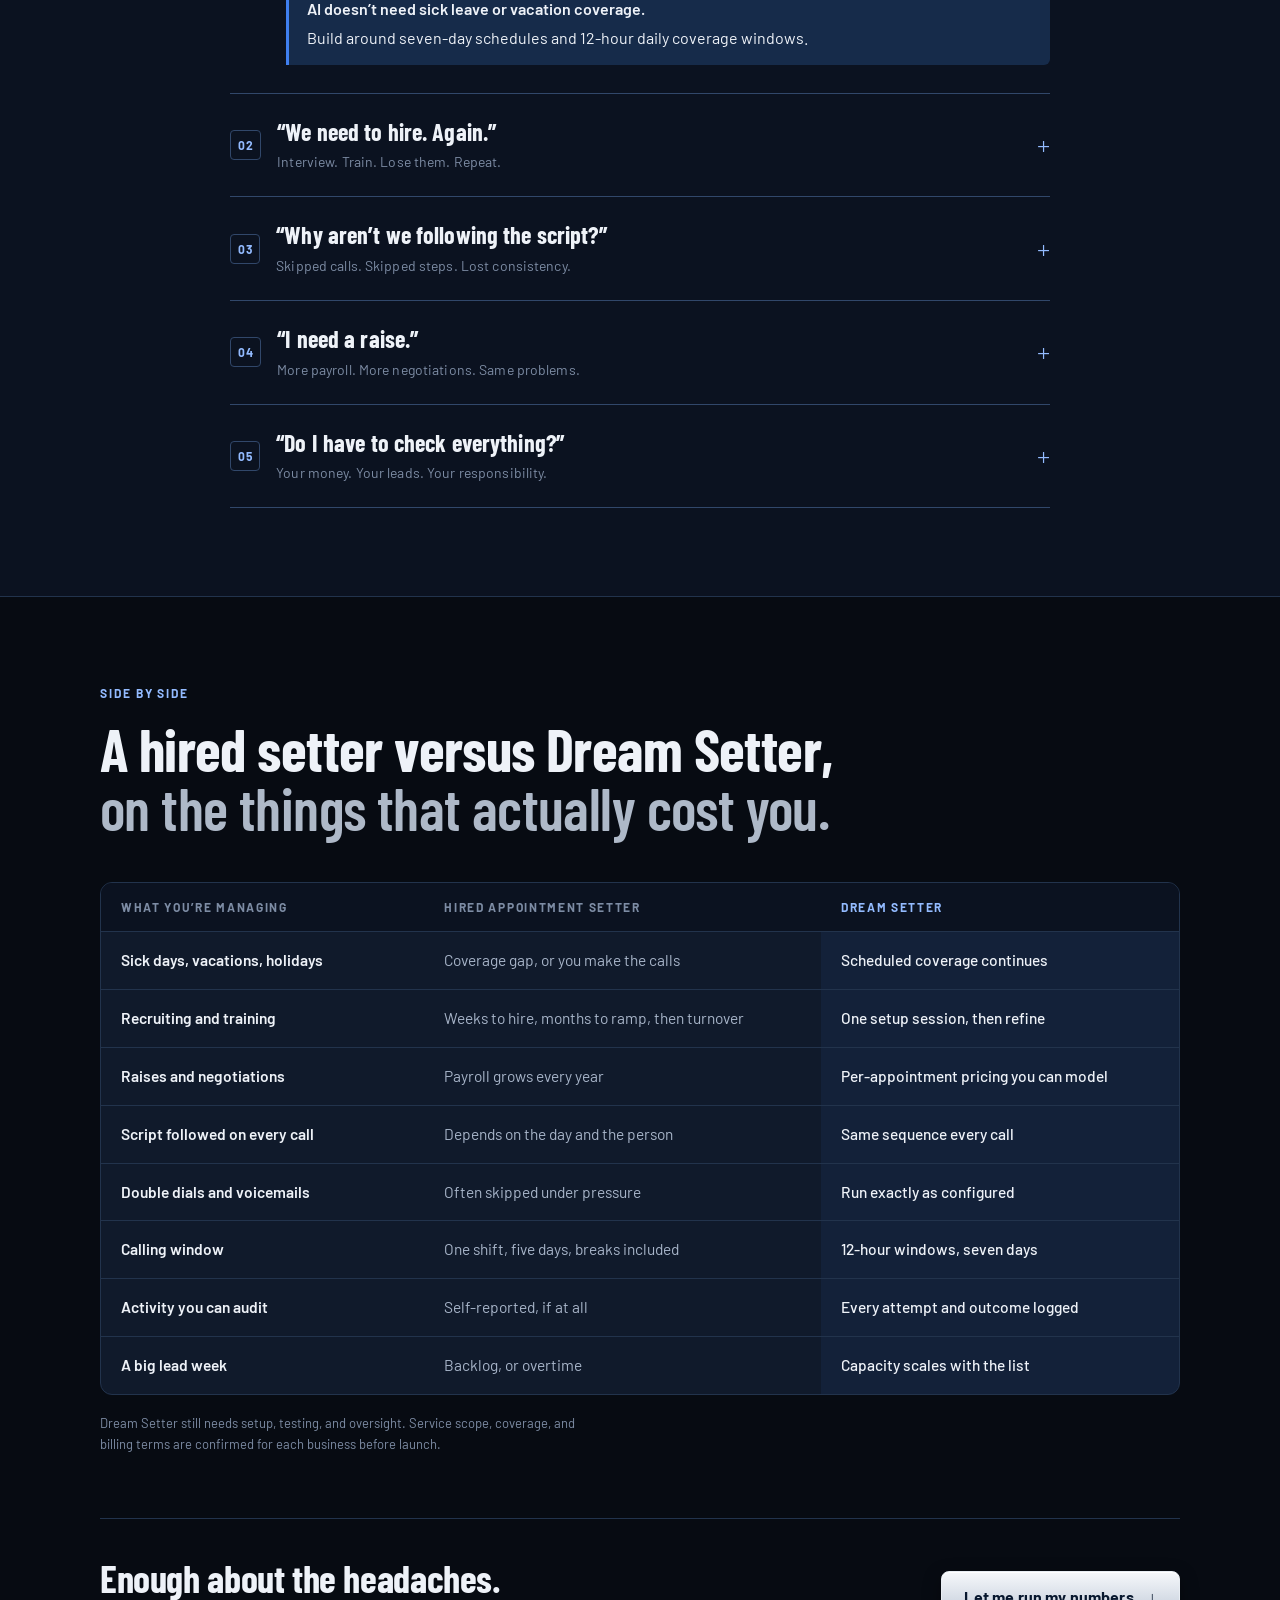
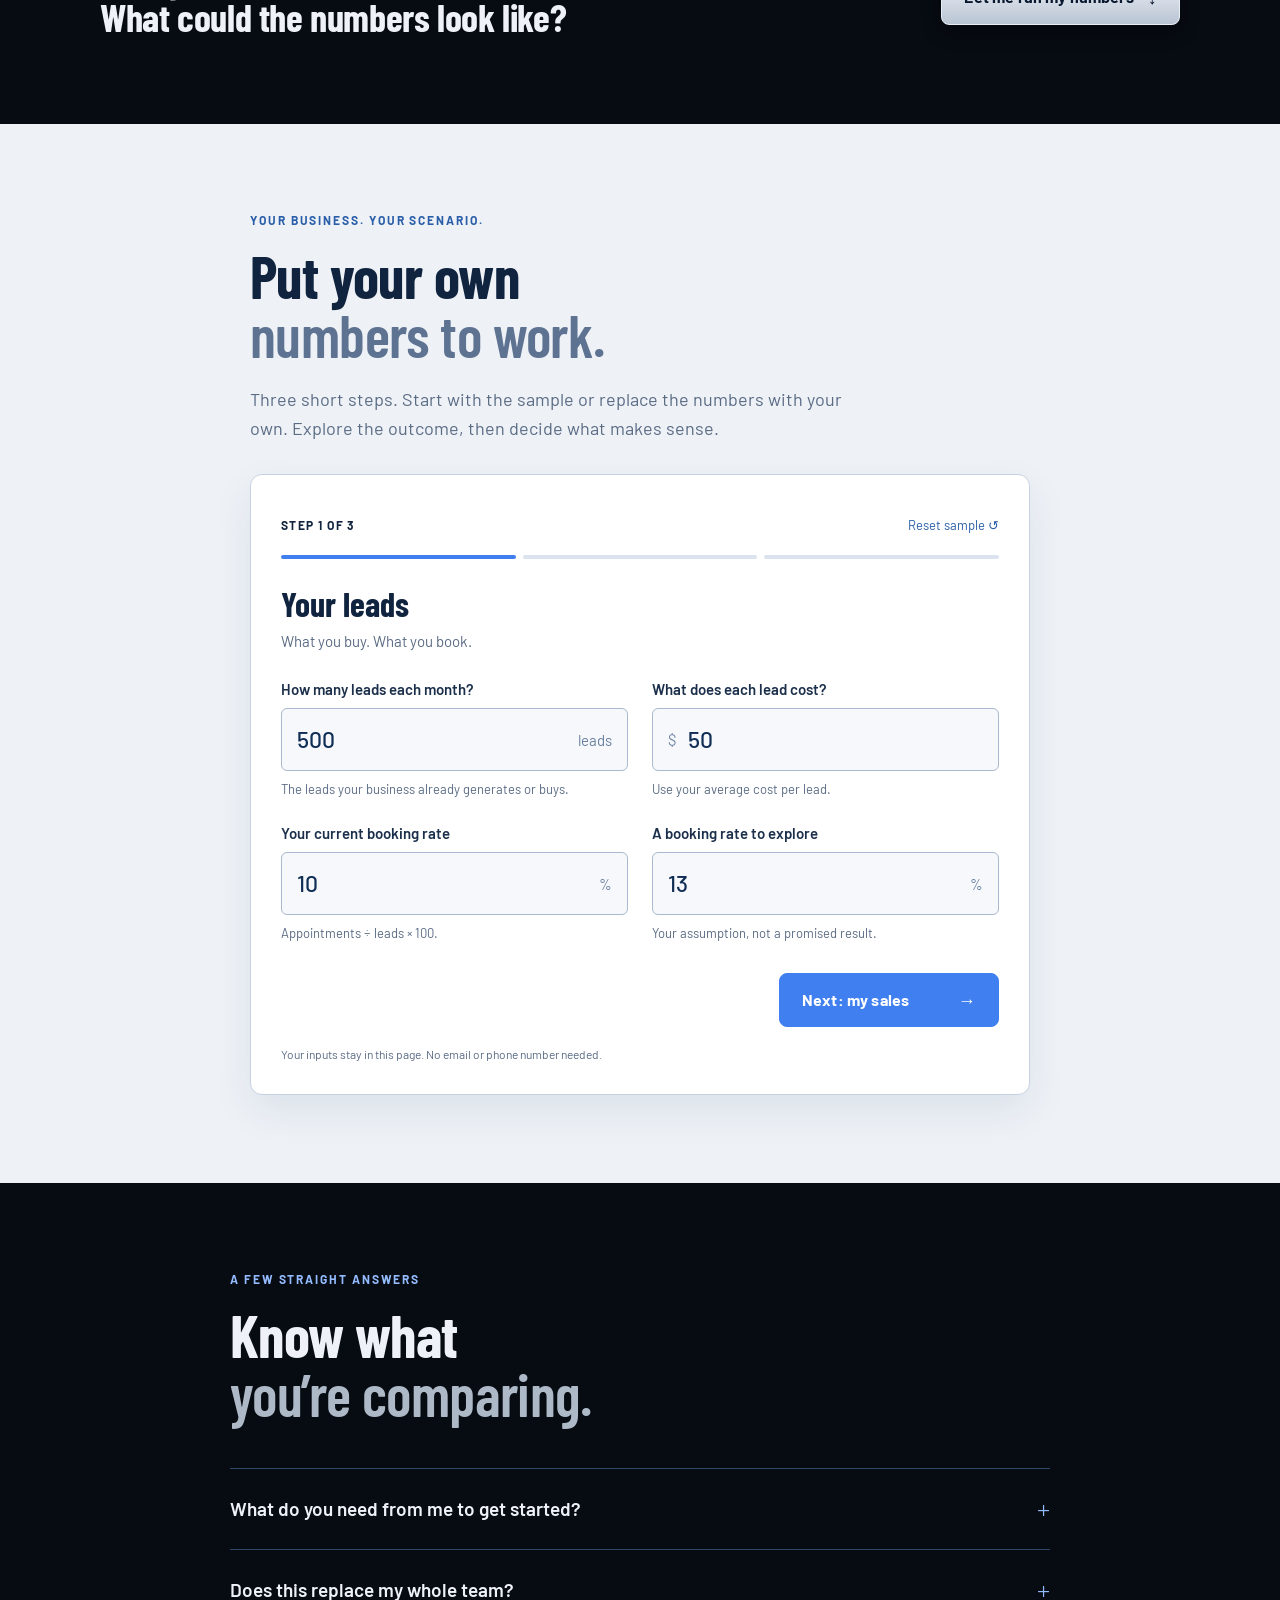
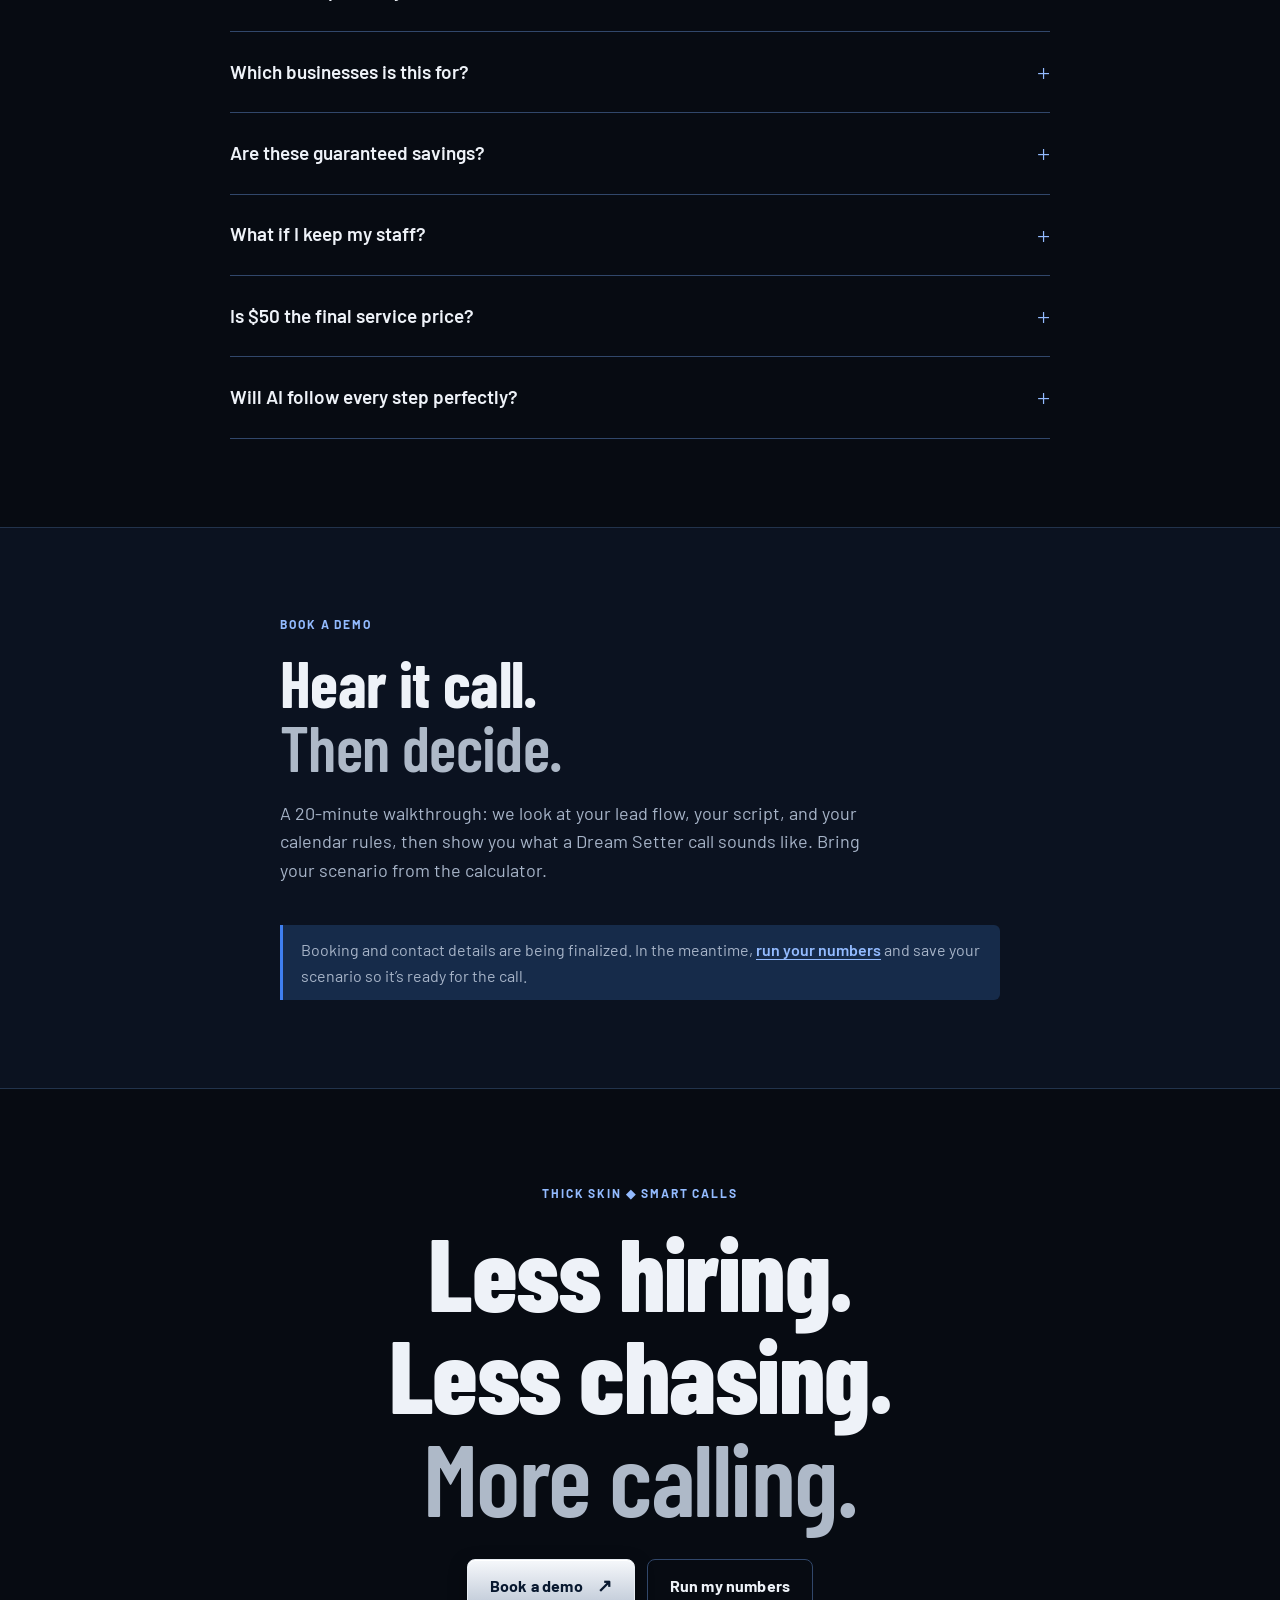
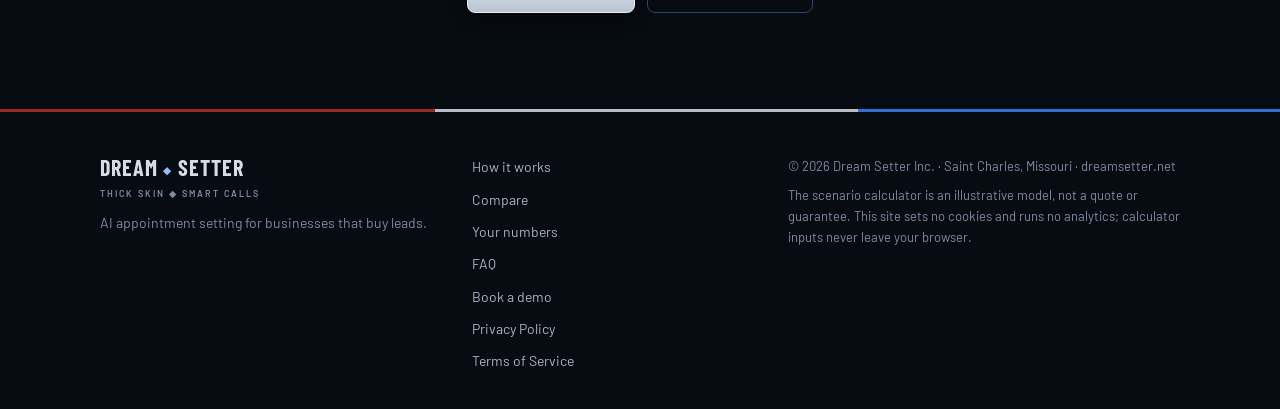
==== commit 5ee61a50: "Add the original line to the hero intro paragraph Co-Authored-By: Claude Fable 5.1 <noreply@anthropi" ====
--- a/index.html
+++ b/index.html
@@ -60,7 +60,7 @@
     <div class="hero-copy">
       <p class="eyebrow"><span class="dot"></span>AI appointment setting</p>
       <h1>Never worry about<br><span>who’s calling your leads again.</span></h1>
-      <p class="hero-intro">Sick calls. Missed follow-up. Another resignation. <strong>And you’re still paying for the leads.</strong> Dream Setter calls every lead, follows your script, double-dials, leaves voicemail, and books the appointment on your calendar.</p>
+      <p class="hero-intro"><strong>You’re buying leads. Who’s actually calling them?</strong> Sick calls. Missed follow-up. Another resignation. And you’re still paying for the leads. Dream Setter calls every lead, follows your script, double-dials, leaves voicemail, and books the appointment on your calendar.</p>
       <div class="hero-actions">
         <a class="button primary" href="#calculator">Run my numbers <span aria-hidden="true">↗</span></a>
         <a class="button secondary" href="#contact">Book a demo</a>
